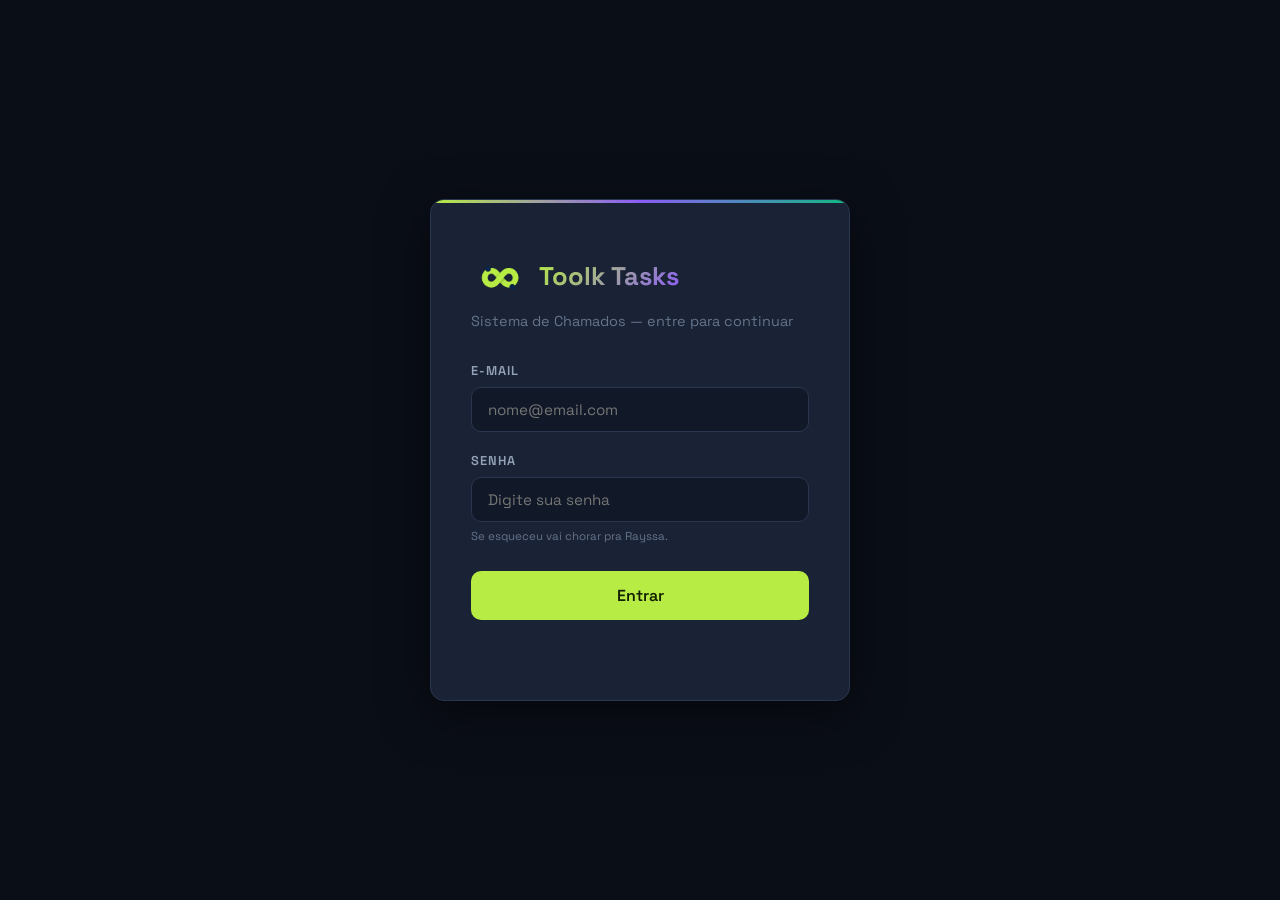
==== index.html @ df91f7d3 "alguns ajustes toolbar" ====
<!DOCTYPE html>
<html lang="pt-BR">
<head>
  <meta charset="UTF-8">
  <meta name="viewport" content="width=device-width, initial-scale=1.0">
  <title>Toolk Tasks — Sistema de Chamados</title>
  <link rel="preconnect" href="https://fonts.googleapis.com">
  <link href="https://fonts.googleapis.com/css2?family=Space+Grotesk:wght@400;500;600;700&family=JetBrains+Mono:wght@400;500&display=swap" rel="stylesheet">
  <link rel="stylesheet" href="style.css">
</head>
<body>
  <!-- ═══════════════════════════════════════
       LOADING SCREEN
  ═══════════════════════════════════════ -->
  <div class="loading-screen" id="loadingScreen">
    <div class="loading-content">
      <svg class="infinity-loader" viewBox="0 0 256 128" xmlns="http://www.w3.org/2000/svg">
        <path class="bg-path" d="M64,32 C37.5,32 16,53.5 16,80 C16,106.5 37.5,128 64,128 C90.5,128 128,80 128,80 C128,80 165.5,32 192,32 C218.5,32 240,53.5 240,80 C240,106.5 218.5,128 192,128 C165.5,128 128,80 128,80 C128,80 90.5,32 64,32 Z" transform="translate(0, -16)"/>
        <path class="stroke-path" d="M64,32 C37.5,32 16,53.5 16,80 C16,106.5 37.5,128 64,128 C90.5,128 128,80 128,80 C128,80 165.5,32 192,32 C218.5,32 240,53.5 240,80 C240,106.5 218.5,128 192,128 C165.5,128 128,80 128,80 C128,80 90.5,32 64,32 Z" transform="translate(0, -16)"/>
      </svg>
      <p class="loading-text">Carregando...</p>
    </div>
  </div>

  <!-- ═══════════════════════════════════════
       LOGIN
  ═══════════════════════════════════════ -->
  <div class="login-screen hidden" id="loginScreen">
    <div class="login-card">
      <div class="login-logo">
        <img src="midia/toolk_reduzida_nova.png" alt="Toolk" class="login-logo-img">
        <h1>Toolk Tasks</h1>
      </div>
      <p class="login-subtitle">Sistema de Chamados — entre para continuar</p>
      <div class="form-group">
        <label for="loginName">E-mail</label>
        <input type="email" id="loginName" placeholder="nome@email.com" autocomplete="username">
      </div>
      <div class="form-group password-group visible" id="passwordGroup" aria-hidden="false">
        <label for="loginPassword">Senha</label>
        <input type="password" id="loginPassword" placeholder="Digite sua senha" autocomplete="current-password">
        <p class="password-hint">Se esqueceu vai chorar pra Rayssa.</p>
      </div>
      <button class="btn-login" id="btnLogin">Entrar</button>
      <p class="login-error" id="loginError"></p>
    </div>
  </div>

  <!-- ═══════════════════════════════════════
       APP
  ═══════════════════════════════════════ -->
  <div class="app" id="app">

    <!-- HEADER -->
    <header class="header">
      <div class="header-left">
        <div class="header-logo">
          <img src="midia/toolk_reduzida_nova.png" alt="Toolk" class="header-logo-img">
          <span>Tasks</span>
        </div>
        <div class="header-divider"></div>
        <div class="header-stats" id="headerStats"></div>
        <div class="toolbar-group action-tools-group">
          <button class="btn-tool" id="btnExport" style="display:none;">
            <svg viewBox="0 0 24 24" fill="none" stroke="currentColor" stroke-width="2" stroke-linecap="round" stroke-linejoin="round">
              <path d="M21 15v4a2 2 0 0 1-2 2H5a2 2 0 0 1-2-2v-4"/>
              <polyline points="7 10 12 15 17 10"/>
              <line x1="12" y1="15" x2="12" y2="3"/>
            </svg>
            Exportar CSV
          </button>
          <button class="btn-tool" id="btnManageColumns" style="display:none;">
            <svg viewBox="0 0 24 24" fill="none" stroke="currentColor" stroke-width="2" stroke-linecap="round">
              <rect x="3" y="3" width="7" height="7"/>
              <rect x="14" y="3" width="7" height="7"/>
              <rect x="3" y="14" width="7" height="7"/>
              <rect x="14" y="14" width="7" height="7"/>
            </svg>
            Colunas
          </button>
          <button class="btn-tool" id="btnManageUsers" style="display:none;">
            <svg viewBox="0 0 24 24" fill="none" stroke="currentColor" stroke-width="2" stroke-linecap="round" stroke-linejoin="round">
              <path d="M16 21v-2a4 4 0 0 0-4-4H6a4 4 0 0 0-4 4v2"/>
              <circle cx="9" cy="7" r="4"/>
              <path d="M19 8v6M22 11h-6"/>
            </svg>
            Colaboradores
          </button>
        </div>
      </div>
      <div class="header-right">
        <div class="user-badge">
          <div class="user-avatar" id="userAvatar"></div>
          <span id="userName"></span>
          <span class="role-tag" id="roleTag"></span>
        </div>
        <button class="theme-toggle" id="themeToggle" type="button" aria-label="Ativar modo claro" title="Ativar modo claro">
          <svg class="theme-icon-sun" viewBox="0 0 24 24" fill="none" stroke="currentColor" stroke-width="2" stroke-linecap="round">
            <circle cx="12" cy="12" r="4"/>
            <path d="M12 2v2M12 20v2M4.93 4.93l1.41 1.41M17.66 17.66l1.41 1.41M2 12h2M20 12h2M4.93 19.07l1.41-1.41M17.66 6.34l1.41-1.41"/>
          </svg>
          <svg class="theme-icon-moon" viewBox="0 0 24 24" fill="none" stroke="currentColor" stroke-width="2" stroke-linecap="round">
            <path d="M21 12.79A9 9 0 1 1 11.21 3 7 7 0 0 0 21 12.79Z"/>
          </svg>
        </button>
        <button class="btn-logout" id="btnLogout">Sair</button>
      </div>
    </header>

        <!-- TOOLBAR -->
    <div class="toolbar">
      <!-- Linha 1: Filtros (esquerda) + Ações (direita) -->
      <div class="toolbar-row">
        <div class="toolbar-group filter-type-group">
          <button class="filter-btn active" data-filter="all">Todos</button>
          <button class="filter-btn" data-filter="bug">🐛 Bugs</button>
          <button class="filter-btn" data-filter="improvement">✨ Melhorias</button>
        </div>

        <div class="toolbar-separator"></div>

        <div class="toolbar-group filter-scope-group">
          <select class="filter-select" id="moduleFilter" aria-label="Filtrar por módulo">
            <option value="all">Todos os módulos</option>
            <option>App - MOBILE </option>
            <option>Configurações</option>
            <option>Administração</option>
            <option>Avaliação de Perfil</option>
            <option>Recrutamento e Seleção</option>
            <option>Desempenho e Competências</option>
            <option>PDI</option>
            <option>Feedbacks</option>
            <option>One-on-One</option>
            <option>UCT</option>
            <option>Qualidade de Vida</option>
            <option>Toolk Forms</option>
            <option>Meu R.H</option>
            <option>Consulta Certificação</option>
            <option>Premiação</option>
            <option>Organograma</option>
            <option>Outro</option>
          </select>
          <select class="filter-select" id="clientFilter" aria-label="Filtrar por empresa">
            <option value="all">Todas as empresas</option>
            <option>ACEVILLE</option>
            <option>ACONCHEGO</option>
            <option>ANALI SUPERMERCADO</option>
            <option>ARAMEBRAS</option>
            <option>ARAMEPAR</option>
            <option>AUTOR CAPACITACAO</option>
            <option>BDR</option>
            <option>BIG SERVICE</option>
            <option>BIO PARQUE</option>
            <option>BOMPEL</option>
            <option>CODIL</option>
            <option>CONCEITO BRASIL ENGENHARIA</option>
            <option>EXPRESSO SUL</option>
            <option>FLOW</option>
            <option>GESTRAN</option>
            <option>GIDION</option>
            <option>AÇOS</option>
            <option>CAVALCA</option>
            <option>EVL</option>
            <option>IMPAR</option>
            <option>INTERNACIONAL</option>
            <option>ITAMEDI</option>
            <option>LEGACY</option>
            <option>LUMINA</option>
            <option>MAXUP</option>
            <option>PARQUE BRASIL</option>
            <option>PASSEBUS</option>
            <option>PRIMAVERAS</option>
            <option>PSV SOLUTIONS</option>
            <option>QUARTETTO</option>
            <option>RAMO BH</option>
            <option>RCE</option>
            <option>RIZA</option>
            <option>SEDA</option>
            <option>SEKALOG</option>
            <option>SERT GROUP</option>
            <option>SOLUÇÕES SELANTES</option>
            <option>TIME LIONS</option>
            <option>TOOLK</option>
            <option>TRANSGOBBI</option>
            <option>TRANSTUSA</option>
            <option>TRELITELAS</option>
            <option>VEXILOM</option>
            <option>VIAÇÃO VERDES MARES</option>
            <option>WOEU</option>
            <option>Outro</option>
          </select>
        </div>

        <div class="toolbar-group filter-date-group">

  <input type="date" class="filter-date-input" id="dateFrom" aria-label="Data inicial">
  
  <input type="date" class="filter-date-input" id="dateTo" aria-label="Data final">
</div>
<button class="filter-date-clear" id="clearAllFilters" title="Limpar todos os filtros">Limpar filtros</button>

        <div class="toolbar-spacer"></div>

        <!-- <div class="toolbar-group action-tools-group">
          <button class="btn-tool" id="btnExport" style="display:none;">
            <svg viewBox="0 0 24 24" fill="none" stroke="currentColor" stroke-width="2" stroke-linecap="round" stroke-linejoin="round">
              <path d="M21 15v4a2 2 0 0 1-2 2H5a2 2 0 0 1-2-2v-4"/>
              <polyline points="7 10 12 15 17 10"/>
              <line x1="12" y1="15" x2="12" y2="3"/>
            </svg>
            Exportar CSV
          </button>
          <button class="btn-tool" id="btnManageColumns" style="display:none;">
            <svg viewBox="0 0 24 24" fill="none" stroke="currentColor" stroke-width="2" stroke-linecap="round">
              <rect x="3" y="3" width="7" height="7"/>
              <rect x="14" y="3" width="7" height="7"/>
              <rect x="3" y="14" width="7" height="7"/>
              <rect x="14" y="14" width="7" height="7"/>
            </svg>
            Colunas
          </button>
          <button class="btn-tool" id="btnManageUsers" style="display:none;">
            <svg viewBox="0 0 24 24" fill="none" stroke="currentColor" stroke-width="2" stroke-linecap="round" stroke-linejoin="round">
              <path d="M16 21v-2a4 4 0 0 0-4-4H6a4 4 0 0 0-4 4v2"/>
              <circle cx="9" cy="7" r="4"/>
              <path d="M19 8v6M22 11h-6"/>
            </svg>
            Colaboradores
          </button>
        </div> -->

        <button class="btn-new-ticket" id="btnNewTicket">
          <svg viewBox="0 0 24 24" fill="none" stroke="currentColor" stroke-width="2.5" stroke-linecap="round">
            <line x1="12" y1="5" x2="12" y2="19"/>
            <line x1="5" y1="12" x2="19" y2="12"/>
          </svg>
          Novo Chamado
        </button>
      </div>

      <!-- Linha 2: Busca (esquerda) -->
      <div class="toolbar-row toolbar-search-row">
        <div class="search-box">
          <input type="search" id="searchInput" placeholder="Buscar chamados..." aria-label="Buscar chamados">
          <!-- <button class="search-clear" id="searchClear" title="Limpar busca">✕</button> -->
        </div>
      </div>
    </div>

    <!-- BOARD -->
    <div class="board" id="board"></div>
  </div>

  <!-- ═══════════════════════════════════════
       DETAIL MODAL
  ═══════════════════════════════════════ -->
  <div class="modal-overlay" id="detailModal">
    <div class="modal">
      <div class="modal-header">
  <div class="modal-header-info">
    <div class="modal-header-top-row">
      <span class="card-id" id="modalId"></span>
      <button class="btn-edit-ticket" id="btnEditTicket" title="Editar chamado" style="display:none;">
        <svg viewBox="0 0 24 24" fill="none" stroke="currentColor" stroke-width="2" stroke-linecap="round">
          <path d="M17 3a2.85 2.85 0 1 1 4 4L7.5 20.5 2 22l1.5-5.5Z"/>
        </svg>
      </button>
      <button class="btn-delete-ticket" id="btnDeleteTicket" title="Excluir chamado" style="display:none;">
        <svg viewBox="0 0 24 24" fill="none" stroke="currentColor" stroke-width="2" stroke-linecap="round">
          <path d="M3 6h18"/>
          <path d="M19 6v14c0 1-1 2-2 2H7c-1 0-2-1-2-2V6"/>
          <path d="M8 6V4c0-1 1-2 2-2h4c1 0 2 1 2 2v2"/>
          <line x1="10" y1="11" x2="10" y2="17"/>
          <line x1="14" y1="11" x2="14" y2="17"/>
        </svg>
      </button>
    </div>
    <h2 class="modal-title" id="modalTitle"></h2>
  </div>
  <button class="modal-close" id="modalClose">
    <svg width="18" height="18" viewBox="0 0 24 24" fill="none" stroke="currentColor" stroke-width="2" stroke-linecap="round">
      <line x1="18" y1="6" x2="6" y2="18"/>
      <line x1="6" y1="6" x2="18" y2="18"/>
    </svg>
  </button>
</div>

      <div class="admin-controls" id="adminControls">
        <div class="admin-controls-title">
          <svg viewBox="0 0 24 24" fill="none" stroke="currentColor" stroke-width="2" stroke-linecap="round">
            <path d="M12.22 2h-.44a2 2 0 0 0-2 2v.18a2 2 0 0 1-1 1.73l-.43.25a2 2 0 0 1-2 0l-.15-.08a2 2 0 0 0-2.73.73l-.22.38a2 2 0 0 0 .73 2.73l.15.1a2 2 0 0 1 1 1.72v.51a2 2 0 0 1-1 1.74l-.15.09a2 2 0 0 0-.73 2.73l.22.38a2 2 0 0 0 2.73.73l.15-.08a2 2 0 0 1 2 0l.43.25a2 2 0 0 1 1 1.73V20a2 2 0 0 0 2 2h.44a2 2 0 0 0 2-2v-.18a2 2 0 0 1 1-1.73l.43-.25a2 2 0 0 1 2 0l.15.08a2 2 0 0 0 2.73-.73l.22-.39a2 2 0 0 0-.73-2.73l-.15-.08a2 2 0 0 1-1-1.74v-.5a2 2 0 0 1 1-1.74l.15-.09a2 2 0 0 0 .73-2.73l-.22-.38a2 2 0 0 0-2.73-.73l-.15.08a2 2 0 0 1-2 0l-.43-.25a2 2 0 0 1-1-1.73V4a2 2 0 0 0-2-2z"/>
            <circle cx="12" cy="12" r="3"/>
          </svg>
          Controles do Administrador
        </div>
        <div class="status-buttons" id="statusButtons"></div>
      </div>

      <div class="modal-body">
        <div class="modal-section">
          <div class="modal-section-title">Descrição</div>
          <p class="modal-description" id="modalDescription"></p>
        </div>
        <div class="modal-section">
          <div class="modal-section-title">Detalhes</div>
          <div class="modal-details-grid" id="modalDetails"></div>
        </div>
        <div class="modal-section" id="attachmentsSection" style="display:none;">
          <div class="modal-section-title">Anexos</div>
          <div class="attachments-grid" id="attachmentsGrid"></div>
        </div>
      </div>

      <div class="comments-section">
        <div class="modal-section-title">Comentários</div>
        <div id="commentsList"></div>
        <div class="comment-input-area">
          <textarea id="commentInput" placeholder="Escreva um comentário..." rows="1"></textarea>
          <label class="comment-attach-btn" for="commentAttachInput" title="Anexar imagens">
            <svg viewBox="0 0 24 24" fill="none" stroke="currentColor" stroke-width="2" stroke-linecap="round" stroke-linejoin="round">
              <path d="m21.44 11.05-9.19 9.19a6 6 0 0 1-8.49-8.49l8.57-8.57A4 4 0 1 1 18 8.84l-8.59 8.57a2 2 0 0 1-2.83-2.83l8.49-8.48"/>
            </svg>
            <input type="file" id="commentAttachInput" accept="image/png,image/jpeg,image/gif,image/webp" multiple>
          </label>
          <button class="btn-send-comment" id="btnSendComment">
            <svg viewBox="0 0 24 24" fill="none" stroke="currentColor" stroke-width="2" stroke-linecap="round" stroke-linejoin="round">
              <line x1="22" y1="2" x2="11" y2="13"/>
              <polygon points="22 2 15 22 11 13 2 9 22 2"/>
            </svg>
          </button>
        </div>
        <div class="comment-attach-previews" id="commentAttachPreviews"></div>
      </div>
    </div>
  </div>

  <!-- ═══════════════════════════════════════
       NEW TICKET MODAL
  ═══════════════════════════════════════ -->
  <div class="modal-overlay new-ticket-modal" id="newTicketModal">
    <div class="modal">
      <div class="modal-header">
        <div class="modal-header-info"><h2 class="modal-title">Novo Chamado</h2></div>
        <button class="modal-close" id="newTicketClose">
          <svg width="18" height="18" viewBox="0 0 24 24" fill="none" stroke="currentColor" stroke-width="2" stroke-linecap="round">
            <line x1="18" y1="6" x2="6" y2="18"/>
            <line x1="6" y1="6" x2="18" y2="18"/>
          </svg>
        </button>
      </div>
      <div class="modal-body">
        <div class="form-group">
          <label>Tipo</label>
          <div class="type-selector">
            <div class="type-option" data-type="bug" id="typeBug">
              <div class="type-option-label">🐛 Bug</div>
              <div class="type-option-desc">Algo não funciona</div>
            </div>
            <div class="type-option" data-type="improvement" id="typeImprovement">
              <div class="type-option-label">✨ Melhoria</div>
              <div class="type-option-desc">Sugestão de melhoria</div>
            </div>
          </div>
        </div>
        <div class="form-group">
          <label for="ticketModule">Módulo</label>
          <select id="ticketModule">
            <option value="" selected>Selecione o módulo</option>
            <option>Configurações</option>
            <option>Administração</option>
            <option>Avaliação de Perfil</option>
            <option>Recrutamento e Seleção</option>
            <option>Desempenho e Competências</option>
            <option>PDI</option>
            <option>Feedbacks</option>
            <option>One-on-One</option>
            <option>UCT</option>
            <option>Qualidade de Vida</option>
            <option>Toolk Forms</option>
            <option>Meu R.H</option>
            <option>Consulta Certificação</option>
            <option>Premiação</option>
            <option>Organograma</option>
            <option>Outro</option>
          </select>
        </div>
        <div class="form-group">
          <label for="ticketClient">Cliente</label>
          <select id="ticketClient">
            <option value="" selected>Selecione o cliente</option>
            <option>ACEVILLE</option>
            <option>ACONCHEGO</option>
            <option>ANALI SUPERMERCADO</option>
            <option>ARAMEBRAS</option>
            <option>ARAMEPAR</option>
            <option>AUTOR CAPACITACAO</option>
            <option>BDR</option>
            <option>BIG SERVICE</option>
            <option>BIO PARQUE</option>
            <option>BOMPEL</option>
            <option>ACEVILLE</option>
            <option>CODIL</option>
            <option>CONCEITO BRASIL ENGENHARIA</option>
            <option>EXPRESSO SUL</option>
            <option>FLOW</option>
            <option>GESTRAN</option>
            <option>GIDION</option>
            <option>AÇOS</option>
            <option>CAVALCA</option>
            <option>EVL</option>
            <option>IMPAR</option>
            <option>INTERNACIONAL</option>
            <option>ITAMEDI</option>
            <option>LEGACY</option>
            <option>LUMINA</option>
            <option>MAXUP</option>
            <option>PARQUE BRASIL</option>
            <option>PASSEBUS</option>
            <option>PRIMAVERAS</option>
            <option>PSV SOLUTIONS</option>
            <option>QUARTETTO</option>
            <option>RAMO BH</option>
            <option>RCE</option>
            <option>RIZA</option>
            <option>SEDA</option>
            <option>SEKALOG</option>
            <option>SERT GROUP</option>
            <option>SOLUÇÕES SELANTES</option>
            <option>TIME LIONS</option>
            <option>TOOLK</option>
            <option>TRANSGOBBI</option>
            <option>TRANSTUSA</option>
            <option>TRELITELAS</option>
            <option>VEXILOM</option>
            <option>VIAÇÃO VERDES MARES</option>
            <option>WOEU</option>
            <option>Outro</option>
          </select>
        </div>
        <div class="form-group">
          <label for="ticketTitle">Título</label>
          <input type="text" id="ticketTitle" placeholder="Descreva brevemente o chamado">
        </div>
        <div class="form-group">
          <label for="ticketDesc">Descrição</label>
          <textarea id="ticketDesc" placeholder="Detalhe o problema ou sugestão..."></textarea>
        </div>
        <div class="form-group">
          <label for="ticketPriority">Prioridade</label>
          <select id="ticketPriority">
            <option value="baixa">🟢 Baixa</option>
            <option value="media" selected>🟡 Média</option>
            <option value="alta">🔴 Alta</option>
          </select>
        </div>
        <div class="form-group">
          <label>Anexos (Imagens)</label>
          <div class="attach-zone" id="attachZone">
            <div class="attach-zone-icon">
              <svg viewBox="0 0 24 24" fill="none" stroke="currentColor" stroke-width="2" stroke-linecap="round" stroke-linejoin="round">
                <rect x="3" y="3" width="18" height="18" rx="2"/>
                <circle cx="8.5" cy="8.5" r="1.5"/>
                <path d="m21 15-5-5L5 21"/>
              </svg>
            </div>
            <div class="attach-zone-text">Clique ou arraste imagens aqui</div>
            <div class="attach-zone-hint">PNG, JPG ou GIF — máx. 2MB por arquivo (máx. 5 imagens)</div>
            <input type="file" id="attachInput" accept="image/png,image/jpeg,image/gif,image/webp" multiple>
          </div>
          <div class="attach-previews" id="attachPreviews"></div>
        </div>
        <button class="btn-submit-ticket" id="btnSubmitTicket">Criar Chamado</button>
      </div>
    </div>
  </div>

  <!-- ═══════════════════════════════════════
       COLUMN MODAL
  ═══════════════════════════════════════ -->
  <div class="modal-overlay column-modal" id="columnModal">
    <div class="modal">
      <div class="modal-header">
        <div class="modal-header-info"><h2 class="modal-title" id="columnModalTitle">Nova Coluna</h2></div>
        <button class="modal-close" id="columnModalClose">
          <svg width="18" height="18" viewBox="0 0 24 24" fill="none" stroke="currentColor" stroke-width="2" stroke-linecap="round">
            <line x1="18" y1="6" x2="6" y2="18"/>
            <line x1="6" y1="6" x2="18" y2="18"/>
          </svg>
        </button>
      </div>
      <div class="modal-body">
        <div class="form-group">
          <label for="columnName">Nome da Coluna</label>
          <input type="text" id="columnName" placeholder="Ex: Code Review, Deploy...">
        </div>
        <div class="form-group">
          <label>Cor do Indicador</label>
          <div class="color-picker-grid" id="colorPicker"></div>
        </div>
        <button class="btn-submit-column" id="btnSubmitColumn">Criar Coluna</button>
      </div>
    </div>
  </div>

  <!-- USER MODAL -->
  <div class="modal-overlay user-modal" id="userModal">
    <div class="modal">
      <div class="modal-header">
        <div class="modal-header-info"><h2 class="modal-title">Cadastrar colaborador</h2></div>
        <button class="modal-close" id="userModalClose" type="button">
          <svg width="18" height="18" viewBox="0 0 24 24" fill="none" stroke="currentColor" stroke-width="2" stroke-linecap="round">
            <line x1="18" y1="6" x2="6" y2="18"/>
            <line x1="6" y1="6" x2="18" y2="18"/>
          </svg>
        </button>
      </div>
      <div class="modal-body">
        <div class="user-modal-grid">
          <div class="user-form-fields">
            <div class="form-group">
              <label for="newUserName">Nome</label>
              <input type="text" id="newUserName" placeholder="Nome do colaborador" autocomplete="name">
            </div>
            <div class="form-group">
              <label for="newUserEmail">E-mail</label>
              <input type="email" id="newUserEmail" placeholder="colaborador@empresa.com" autocomplete="email">
            </div>
            <div class="form-group">
              <label for="newUserPassword">Senha temporária</label>
              <input type="password" id="newUserPassword" placeholder="Mínimo de 6 caracteres" autocomplete="new-password">
            </div>
            <div class="form-group">
              <label for="newUserRole">Perfil</label>
              <select id="newUserRole">
                <option value="user">Usuário</option>
                <option value="admin">Administrador</option>
              </select>
            </div>
            <p class="user-form-error" id="userFormError"></p>
            <button class="btn-submit-column" id="btnSubmitUser" type="button">Cadastrar colaborador</button>
          </div>
          <div class="registered-users">
            <div class="modal-section-title">Colaboradores cadastrados</div>
            <div class="registered-users-list" id="registeredUsersList">
              <p class="registered-users-empty">Carregando colaboradores...</p>
            </div>
          </div>
        </div>
      </div>
    </div>
  </div>

  <!-- ═══════════════════════════════════════
       CONFIRM DIALOG
  ═══════════════════════════════════════ -->
  <div class="confirm-overlay" id="confirmDialog">
    <div class="confirm-box">
      <div class="confirm-icon">⚠️</div>
      <div class="confirm-title" id="confirmTitle">Confirmar exclusão</div>
      <p class="confirm-text" id="confirmText">Tem certeza?</p>
      <div class="confirm-actions">
        <button class="btn-confirm-cancel" id="confirmCancel">Cancelar</button>
        <button class="btn-confirm-delete" id="confirmOk">Excluir</button>
      </div>
    </div>
  </div>

  <!-- ═══════════════════════════════════════
       LIGHTBOX
  ═══════════════════════════════════════ -->
  <div class="lightbox-overlay" id="lightbox">
    <button class="lightbox-close" id="lightboxClose">✕</button>
    <img src="" alt="Anexo ampliado" id="lightboxImg">
  </div>

  <!-- TOAST -->
  <div class="toast-container" id="toastContainer"></div>

  <script src="app.js"></script>
</body>
</html>
---- style.css ----
/* ═══════════════════════════════════════
   VARIABLES
═══════════════════════════════════════ */
:root {
  --bg: #0a0e17;
  --bg-secondary: #111827;
  --surface: #1a2235;
  --surface-hover: #222d44;
  --surface-border: #2a3650;
  --accent: #b6ec44;
  --accent-hover: #9ed331;
  --accent-glow: rgba(182, 236, 68, 0.25);
  --bug: #ef4444;
  --bug-bg: rgba(239, 68, 68, 0.12);
  --improvement: #10b981;
  --improvement-bg: rgba(16, 185, 129, 0.12);
  --text-primary: #f1f5f9;
  --text-secondary: #94a3b8;
  --text-muted: #64748b;
  --warning: #f59e0b;
  --warning-bg: rgba(245, 158, 11, 0.12);
  --purple: #8b5cf6;
  --purple-bg: rgba(139, 92, 246, 0.12);
  --radius: 10px;
  --radius-lg: 14px;
  --shadow: 0 4px 24px rgba(0, 0, 0, 0.3);
  --shadow-lg: 0 12px 48px rgba(0, 0, 0, 0.5);
  --transition: 0.2s cubic-bezier(0.4, 0, 0.2, 1);
}

[data-theme='light'] {
  --bg: #f1f3f5;
  --bg-secondary: #ffffff;
  --surface: #ffffff;
  --surface-hover: #e8ecef;
  --surface-border: #cbd2d9;
  --text-primary: #17202a;
  --text-secondary: #46515c;
  --text-muted: #68737e;
  --text-accent: #45601a;
  --purple-bg: rgba(139, 92, 246, 0.1);
  --shadow: 0 4px 24px rgba(34, 48, 16, 0.1);
  --shadow-lg: 0 12px 48px rgba(34, 48, 16, 0.16);
}

/* ═══════════════════════════════════════
   RESET
═══════════════════════════════════════ */
* {
  margin: 0;
  padding: 0;
  box-sizing: border-box;
}

body {
  font-family: 'Space Grotesk', sans-serif;
  background: var(--bg);
  color: var(--text-primary);
  min-height: 100vh;
  overflow-x: hidden;
  transition: background-color 0.3s ease, color 0.3s ease;
}

body::before {
  content: '';
  position: fixed;
  inset: 0;
  background:
    radial-gradient(ellipse at 15% 10%, rgba(59, 130, 246, 0.08) 0%, transparent 50%),
    radial-gradient(ellipse at 85% 80%, rgba(139, 92, 246, 0.06) 0%, transparent 50%),
    radial-gradient(ellipse at 50% 50%, rgba(16, 185, 129, 0.03) 0%, transparent 60%);
  pointer-events: none;
  z-index: 0;
}

[data-theme='light'] body::before {
  background:
    radial-gradient(ellipse at 15% 10%, rgba(182, 236, 68, 0.06) 0%, transparent 50%),
    radial-gradient(ellipse at 85% 80%, rgba(120, 135, 150, 0.06) 0%, transparent 50%);
}

/* ═══════════════════════════════════════
   SCROLLBAR
═══════════════════════════════════════ */
::-webkit-scrollbar { width: 6px; height: 6px; }
::-webkit-scrollbar-track { background: transparent; }
::-webkit-scrollbar-thumb { background: var(--surface-border); border-radius: 3px; }
::-webkit-scrollbar-thumb:hover { background: var(--text-muted); }

/* ═══════════════════════════════════════
   LOGIN
═══════════════════════════════════════ */
.login-screen {
  position: fixed;
  inset: 0;
  z-index: 1000;
  display: flex;
  align-items: center;
  justify-content: center;
  background: var(--bg);
  transition: opacity 0.4s ease, visibility 0.4s ease;
}

.login-screen.hidden {
  opacity: 0;
  visibility: hidden;
  pointer-events: none;
}

.login-card {
  background: var(--surface);
  border: 1px solid var(--surface-border);
  border-radius: var(--radius-lg);
  padding: 48px 40px;
  width: 420px;
  max-width: 90vw;
  box-shadow: var(--shadow-lg);
  animation: fadeUp 0.6s ease forwards;
  position: relative;
  overflow: hidden;
}

.login-card::before {
  content: '';
  position: absolute;
  top: 0;
  left: 0;
  right: 0;
  height: 3px;
  background: linear-gradient(90deg, var(--accent), var(--purple), var(--improvement));
}

.login-logo {
  display: flex;
  align-items: center;
  gap: 12px;
  margin-bottom: 8px;
}

.login-logo-img {
  width: 56px;
  height: 56px;
  object-fit: contain;
  flex-shrink: 0;
}

.login-logo h1 {
  font-size: 1.6rem;
  font-weight: 700;
  background: linear-gradient(135deg, var(--accent), var(--purple));
  -webkit-background-clip: text;
  -webkit-text-fill-color: transparent;
  background-clip: text;
}

.login-subtitle {
  color: var(--text-muted);
  font-size: 0.9rem;
  margin-bottom: 32px;
}

/* ═══════════════════════════════════════
   FORMS
═══════════════════════════════════════ */
.form-group {
  margin-bottom: 20px;
}

.password-group {
  max-height: 0;
  margin-bottom: 0;
  opacity: 0;
  overflow: hidden;
  transform: translateY(-8px);
  transition: max-height 0.35s ease, margin-bottom 0.35s ease, opacity 0.25s ease, transform 0.35s ease;
}

.password-group.visible {
  max-height: 130px;
  margin-bottom: 20px;
  opacity: 1;
  transform: translateY(0);
}

.password-hint {
  margin-top: 7px;
  color: var(--text-muted);
  font-size: 0.72rem;
}

.form-group label {
  display: block;
  font-size: 0.8rem;
  font-weight: 600;
  color: var(--text-secondary);
  text-transform: uppercase;
  letter-spacing: 0.08em;
  margin-bottom: 8px;
}

.form-group input,
.form-group select {
  width: 100%;
  padding: 12px 16px;
  background: var(--bg-secondary);
  border: 1px solid var(--surface-border);
  border-radius: var(--radius);
  color: var(--text-primary);
  font-family: 'Space Grotesk', sans-serif;
  font-size: 0.95rem;
  transition: border-color var(--transition), box-shadow var(--transition);
  outline: none;
}

.form-group input:focus,
.form-group select:focus {
  border-color: var(--accent);
  box-shadow: 0 0 0 3px var(--accent-glow);
}

.form-group select option {
  background: var(--bg-secondary);
  color: var(--text-primary);
}

/* ═══════════════════════════════════════
   BUTTONS
═══════════════════════════════════════ */
.btn-login {
  width: 100%;
  padding: 14px;
  background: var(--accent);
  border: none;
  border-radius: var(--radius);
  color: #142000;
  font-family: 'Space Grotesk', sans-serif;
  font-size: 1rem;
  font-weight: 600;
  cursor: pointer;
  transition: transform var(--transition), box-shadow var(--transition);
  margin-top: 8px;
}

.btn-login:hover {
  transform: translateY(-1px);
  box-shadow: 0 8px 24px var(--accent-glow);
  background: var(--accent-hover);
}

.login-error {
  color: var(--bug);
  font-size: 0.85rem;
  margin-top: 12px;
  text-align: center;
  min-height: 20px;
}

/* ═══════════════════════════════════════
   APP LAYOUT
═══════════════════════════════════════ */
.app {
  display: none;
  flex-direction: column;
  min-height: 100vh;
  position: relative;
  z-index: 1;
}

.app.active {
  display: flex;
}

/* ═══════════════════════════════════════
   HEADER
═══════════════════════════════════════ */
.header {
  display: flex;
  align-items: center;
  justify-content: space-between;
  padding: 16px 32px;
  background: rgba(17, 24, 39, 0.8);
  backdrop-filter: blur(12px);
  border-bottom: 1px solid var(--surface-border);
  position: sticky;
  top: 0;
  z-index: 100;
}

.header-left {
  display: flex;
  align-items: center;
  gap: 16px;
}

.header-logo {
  display: flex;
  align-items: center;
  gap: 10px;
}

.header-logo-img {
  width: 48px;
  height: 48px;
  object-fit: contain;
  flex-shrink: 0;
}

.header-logo span {
  font-size: 1.2rem;
  font-weight: 700;
  background: linear-gradient(135deg, var(--accent), var(--purple));
  -webkit-background-clip: text;
  -webkit-text-fill-color: transparent;
  background-clip: text;
}

.header-divider {
  width: 1px;
  height: 28px;
  background: var(--surface-border);
}

.header-stats {
  display: flex;
  gap: 16px;
  flex-wrap: wrap;
}

.stat-item {
  display: flex;
  align-items: center;
  gap: 6px;
  font-size: 0.8rem;
  color: var(--text-muted);
}

.stat-dot {
  width: 8px;
  height: 8px;
  border-radius: 50%;
  flex-shrink: 0;
}

.stat-count {
  font-weight: 600;
  color: var(--text-secondary);
  font-family: 'JetBrains Mono', monospace;
  font-size: 0.82rem;
}

.header-right {
  display: flex;
  align-items: center;
  gap: 16px;
}

.theme-toggle {
  width: 36px;
  height: 36px;
  display: flex;
  align-items: center;
  justify-content: center;
  background: var(--surface);
  border: 1px solid var(--surface-border);
  border-radius: 50%;
  color: var(--text-secondary);
  cursor: pointer;
  transition: all var(--transition);
}

.theme-toggle:hover {
  border-color: var(--accent);
  color: var(--accent);
  background: rgba(182, 236, 68, 0.1);
}

.theme-toggle svg {
  width: 18px;
  height: 18px;
}

.theme-icon-moon {
  display: none;
}

[data-theme='light'] .theme-icon-sun {
  display: none;
}

[data-theme='light'] .theme-icon-moon {
  display: block;
}

.user-badge {
  display: flex;
  align-items: center;
  gap: 10px;
  padding: 6px 14px 6px 8px;
  background: var(--surface);
  border: 1px solid var(--surface-border);
  border-radius: 100px;
  font-size: 0.85rem;
}

.user-avatar {
  width: 28px;
  height: 28px;
  border-radius: 50%;
  display: flex;
  align-items: center;
  justify-content: center;
  font-weight: 700;
  font-size: 0.75rem;
  color: #fff;
}

.user-avatar.admin {
  background: linear-gradient(135deg, var(--purple), #7c3aed);
}

.user-avatar.user {
  background: linear-gradient(135deg, var(--accent), #2563eb);
}

.role-tag {
  font-size: 0.65rem;
  font-weight: 600;
  text-transform: uppercase;
  letter-spacing: 0.08em;
  padding: 2px 8px;
  border-radius: 100px;
}

.role-tag.admin {
  background: var(--purple-bg);
  color: var(--purple);
}

.role-tag.user {
  background: rgba(59, 130, 246, 0.12);
  color: var(--accent);
}

.btn-logout {
  padding: 8px 16px;
  background: transparent;
  border: 1px solid var(--surface-border);
  border-radius: var(--radius);
  color: var(--text-muted);
  font-family: 'Space Grotesk', sans-serif;
  font-size: 0.82rem;
  cursor: pointer;
  transition: all var(--transition);
}

.btn-logout:hover {
  border-color: var(--bug);
  color: var(--bug);
  background: var(--bug-bg);
}

/* ═══════════════════════════════════════
   TOOLBAR
═══════════════════════════════════════ */
/* ═══════════════════════════════════════
   TOOLBAR
═══════════════════════════════════════ */
.toolbar {
  display: flex;
  flex-direction: column;
  gap: 10px;
  padding: 14px 32px 16px;
}

.toolbar-row {
  display: flex;
  align-items: center;
  gap: 12px;
}

.toolbar-group {
  display: flex;
  align-items: center;
  gap: 8px;
}

.toolbar-spacer {
  flex: 1;
}

.toolbar-separator {
  width: 1px;
  height: 24px;
  background: var(--surface-border);
  flex-shrink: 0;
}

/* ── Filter type pills ── */
.filter-type-group {
  background: var(--surface);
  border: 1px solid var(--surface-border);
  border-radius: 100px;
  padding: 4px;
  gap: 2px;
}

.filter-type-group .filter-btn {
  border: none;
  border-radius: 100px;
  padding: 6px 14px;
  background: transparent;
  color: var(--text-muted);
  font-family: 'Space Grotesk', sans-serif;
  font-size: 0.8rem;
  font-weight: 500;
  cursor: pointer;
  transition: all var(--transition);
}

.filter-type-group .filter-btn:hover {
  color: var(--text-secondary);
  background: rgba(255, 255, 255, 0.04);
}

.filter-type-group .filter-btn.active {
  background: var(--accent);
  color: #142000;
  font-weight: 600;
  box-shadow: 0 2px 8px var(--accent-glow);
}

.filter-type-group .filter-btn.active-bug {
  background: var(--bug);
  color: #fff;
  box-shadow: 0 2px 8px rgba(239, 68, 68, 0.3);
}

.filter-type-group .filter-btn.active-improvement {
  background: var(--improvement);
  color: #fff;
  box-shadow: 0 2px 8px rgba(16, 185, 129, 0.3);
}

/* ── Scope dropdowns ── */
.filter-scope-group {
  gap: 8px;
}

.filter-select {
  min-width: 150px;
  padding: 8px 30px 8px 12px;
  background: var(--surface);
  border: 1px solid var(--surface-border);
  border-radius: var(--radius);
  color: var(--text-secondary);
  font-family: 'Space Grotesk', sans-serif;
  font-size: 0.82rem;
  outline: none;
  cursor: pointer;
  transition: border-color var(--transition), color var(--transition), box-shadow var(--transition);
}

.filter-select:focus,
.filter-select:hover {
  border-color: var(--accent);
  color: var(--text-primary);
  box-shadow: 0 0 0 3px var(--accent-glow);
}

.filter-select option {
  background: var(--bg-secondary);
  color: var(--text-primary);
}

/* ── Search ── */
.toolbar-search-row {
  padding-top: 2px;
}

.search-box {
  display: flex;
  align-items: center;
  gap: 6px;
  background: var(--surface);
  border: 1px solid var(--surface-border);
  padding: 4px 6px 4px 14px;
  border-radius: 100px;
  transition: border-color var(--transition), box-shadow var(--transition);
}

.search-box:focus-within {
  border-color: var(--accent);
  box-shadow: 0 0 0 3px var(--accent-glow);
}

.search-box input[type="search"],
.search-box input {
  background: transparent;
  border: none;
  color: var(--text-primary);
  font-size: 0.88rem;
  padding: 6px 4px;
  outline: none;
  width: 260px;
  min-width: 140px;
  font-family: 'Space Grotesk', sans-serif;
}

.search-box input::placeholder {
  color: var(--text-muted);
}

.search-clear {
  background: transparent;
  border: none;
  color: var(--text-muted);
  width: 28px;
  height: 28px;
  display: inline-flex;
  align-items: center;
  justify-content: center;
  border-radius: 50%;
  cursor: pointer;
  transition: all var(--transition);
}

.search-clear:hover {
  background: rgba(255, 255, 255, 0.06);
  color: var(--text-primary);
}

/* ── Tool buttons (Colunas, Colaboradores, Exportar) ── */
.action-tools-group {
  gap: 4px;
  background: var(--surface);
  border: 1px solid var(--surface-border);
  border-radius: var(--radius);
  padding: 4px;
}

.btn-tool {
  display: flex;
  align-items: center;
  gap: 6px;
  padding: 7px 14px;
  background: transparent;
  border: 1px solid transparent;
  border-radius: 7px;
  color: var(--text-muted);
  font-family: 'Space Grotesk', sans-serif;
  font-size: 0.8rem;
  font-weight: 500;
  cursor: pointer;
  transition: all var(--transition);
  position: relative;
}

.btn-tool:hover {
  color: #000;
  background: rgba(182, 236, 68, 0.08);
  border-color: rgba(182, 236, 68, 0.15);
  transform: translateY(-1px);
  box-shadow: 0 2px 8px rgba(182, 236, 68, 0.1);
}

.btn-tool:active {
  transform: translateY(0);
  box-shadow: none;
  background: rgba(182, 236, 68, 0.12);
}

.btn-tool svg {
  width: 16px;
  height: 16px;
  transition: transform var(--transition);
}

.btn-tool:hover svg {
  transform: scale(1.1);
}

/* ── Novo Chamado (destaque) ── */
.btn-new-ticket {
  display: flex;
  align-items: center;
  gap: 8px;
  padding: 10px 22px;
  background: var(--accent);
  border: none;
  border-radius: var(--radius);
  color: #142000;
  font-family: 'Space Grotesk', sans-serif;
  font-size: 0.88rem;
  font-weight: 700;
  cursor: pointer;
  transition: all var(--transition);
  letter-spacing: 0.01em;
  box-shadow: 0 2px 12px var(--accent-glow);
}

.btn-new-ticket:hover {
  transform: translateY(-2px);
  box-shadow: 0 6px 24px var(--accent-glow);
  background: var(--accent-hover);
}

.btn-new-ticket svg {
  width: 18px;
  height: 18px;
}

/* ── Responsive ── */
@media (max-width: 900px) {
  .toolbar {
    padding: 12px 16px 14px;
  }

  .toolbar-row {
    flex-wrap: wrap;
  }

  .search-box input {
    width: 200px;
  }
}

@media (max-width: 768px) {
  .toolbar-separator {
    display: none;
  }

  .filter-scope-group {
    width: 100%;
  }

  .filter-select {
    flex: 1;
    min-width: 0;
  }

  .search-box {
    width: 100%;
  }

  .search-box input {
    width: 100%;
  }

  .action-tools-group {
    flex: 1;
    justify-content: center;
  }
}

/* ═══════════════════════════════════════
   BOARD
═══════════════════════════════════════ */
.board {
  display: flex;
  gap: 20px;
  padding: 0 32px 32px;
  flex: 1;
  overflow-x: auto;
  min-height: 0;
}

.column {
  flex: 0 0 300px;
  min-width: 300px;
  display: flex;
  flex-direction: column;
  background: rgba(26, 34, 53, 0.5);
  border: 1px solid var(--surface-border);
  border-radius: var(--radius-lg);
  overflow: hidden;
  animation: fadeUp 0.5s ease forwards;
  opacity: 0;
}

.column-header[draggable='true'] {
  cursor: grab;
}

.column-header[draggable='true']:active {
  cursor: grabbing;
}

.column-dragging {
  opacity: 0.55;
}

.column-drop-target {
  border-color: var(--accent);
  box-shadow: 0 0 0 2px var(--accent-glow);
}

.column-header {
  display: flex;
  align-items: center;
  justify-content: space-between;
  padding: 16px 18px;
  border-bottom: 1px solid var(--surface-border);
  position: relative;
}

.column-title-group {
  display: flex;
  align-items: center;
  gap: 10px;
  flex: 1;
  min-width: 0;
}

.column-indicator {
  width: 4px;
  height: 20px;
  border-radius: 2px;
  flex-shrink: 0;
}

.column-title {
  font-size: 0.88rem;
  font-weight: 600;
  color: var(--text-primary);
  white-space: nowrap;
  overflow: hidden;
  text-overflow: ellipsis;
}

.column-count {
  font-family: 'JetBrains Mono', monospace;
  font-size: 0.75rem;
  font-weight: 500;
  color: var(--text-muted);
  background: var(--bg-secondary);
  padding: 2px 8px;
  border-radius: 100px;
  flex-shrink: 0;
}

.column-actions {
  display: flex;
  gap: 4px;
  margin-left: 8px;
  opacity: 0;
  transition: opacity var(--transition);
}

.column-header:hover .column-actions {
  opacity: 1;
}

.col-action-btn {
  width: 26px;
  height: 26px;
  display: flex;
  align-items: center;
  justify-content: center;
  background: transparent;
  border: 1px solid transparent;
  border-radius: 6px;
  color: var(--text-muted);
  cursor: pointer;
  transition: all var(--transition);
}

.col-action-btn:hover {
  border-color: var(--surface-border);
  color: var(--text-primary);
  background: var(--bg-secondary);
}

.col-action-btn.delete:hover {
  border-color: var(--bug);
  color: var(--bug);
  background: var(--bug-bg);
}

.col-action-btn svg {
  width: 14px;
  height: 14px;
}

.column-body {
  flex: 1;
  padding: 12px;
  overflow-y: auto;
  min-height: 120px;
  transition: background var(--transition);
}

.column-body.drag-over {
  background: rgba(59, 130, 246, 0.06);
  outline: 2px dashed rgba(59, 130, 246, 0.3);
  outline-offset: -2px;
  border-radius: 0 0 var(--radius-lg) var(--radius-lg);
}

/* ═══════════════════════════════════════
   ADD COLUMN
═══════════════════════════════════════ */
.add-column-card {
  flex: 0 0 300px;
  min-width: 300px;
  display: flex;
  align-items: center;
  justify-content: center;
  border: 2px dashed var(--surface-border);
  border-radius: var(--radius-lg);
  cursor: pointer;
  transition: all var(--transition);
  min-height: 200px;
  animation: fadeUp 0.5s ease forwards;
  opacity: 0;
  animation-delay: 0.3s;
}

.add-column-card:hover {
  border-color: var(--accent);
  background: rgba(59, 130, 246, 0.04);
}

.add-column-inner {
  display: flex;
  flex-direction: column;
  align-items: center;
  gap: 10px;
  color: var(--text-muted);
  transition: color var(--transition);
}

.add-column-card:hover .add-column-inner {
  color: var(--accent);
}

.add-column-inner svg {
  width: 32px;
  height: 32px;
}

.add-column-inner span {
  font-size: 0.88rem;
  font-weight: 500;
}

/* ═══════════════════════════════════════
   CARDS
═══════════════════════════════════════ */
.card {
  background: var(--surface);
  border: 1px solid var(--surface-border);
  border-radius: var(--radius);
  padding: 14px 16px;
  margin-bottom: 10px;
  cursor: pointer;
  transition: all var(--transition);
  position: relative;
  animation: fadeUp 0.35s ease forwards;
  opacity: 0;
}

.card:hover {
  border-color: rgba(59, 130, 246, 0.3);
  transform: translateY(-2px);
  box-shadow: 0 8px 24px rgba(0, 0, 0, 0.25);
}

.card.dragging {
  opacity: 0.5;
  transform: rotate(2deg);
}

.card-top {
  display: flex;
  align-items: center;
  justify-content: space-between;
  margin-bottom: 10px;
}

.card-id {
  font-family: 'JetBrains Mono', monospace;
  font-size: 0.72rem;
  color: var(--text-muted);
}

.card-type {
  font-size: 0.68rem;
  font-weight: 600;
  text-transform: uppercase;
  letter-spacing: 0.06em;
  padding: 3px 10px;
  border-radius: 100px;
}

.card-type.bug {
  background: var(--bug-bg);
  color: var(--bug);
}

.card-type.improvement {
  background: var(--improvement-bg);
  color: var(--improvement);
}

.card-title {
  font-size: 0.92rem;
  font-weight: 600;
  color: var(--text-primary);
  margin-bottom: 8px;
  line-height: 1.4;
}

.card-module {
  font-size: 0.72rem;
  font-weight: 600;
  color: var(--text-accent, var(--accent));
  margin-bottom: 8px;
  white-space: nowrap;
  overflow: hidden;
  text-overflow: ellipsis;
}

.card-desc {
  font-size: 0.8rem;
  color: var(--text-muted);
  line-height: 1.5;
  margin-bottom: 12px;
  display: -webkit-box;
  -webkit-line-clamp: 2;
  -webkit-box-orient: vertical;
  overflow: hidden;
}

.card-footer {
  display: flex;
  align-items: center;
  justify-content: space-between;
}

.card-meta {
  display: flex;
  align-items: center;
  gap: 12px;
}

.card-meta-item {
  display: flex;
  align-items: center;
  gap: 4px;
  font-size: 0.75rem;
  color: var(--text-muted);
}

.card-meta-item svg {
  width: 14px;
  height: 14px;
}

.card-priority {
  width: 8px;
  height: 8px;
  border-radius: 50%;
}

.card-priority.alta {
  background: var(--bug);
  box-shadow: 0 0 8px rgba(239, 68, 68, 0.4);
}

.card-priority.media {
  background: var(--warning);
  box-shadow: 0 0 8px rgba(245, 158, 11, 0.3);
}

.card-priority.baixa {
  background: var(--improvement);
  box-shadow: 0 0 8px rgba(16, 185, 129, 0.3);
}

.card-author {
  font-size: 0.72rem;
  color: var(--text-muted);
}

/* ═══════════════════════════════════════
   MODALS (SHARED)
═══════════════════════════════════════ */
.modal-overlay {
  position: fixed;
  inset: 0;
  background: rgba(0, 0, 0, 0.6);
  backdrop-filter: blur(4px);
  z-index: 500;
  display: flex;
  align-items: center;
  justify-content: center;
  opacity: 0;
  visibility: hidden;
  transition: all 0.3s ease;
}

.modal-overlay.active {
  opacity: 1;
  visibility: visible;
}

.modal {
  background: var(--surface);
  border: 1px solid var(--surface-border);
  border-radius: var(--radius-lg);
  width: 560px;
  max-width: 92vw;
  max-height: 88vh;
  overflow-y: auto;
  box-shadow: var(--shadow-lg);
  transform: translateY(20px) scale(0.97);
  transition: transform 0.3s ease;
}

.modal-overlay.active .modal {
  transform: translateY(0) scale(1);
}

.modal-header {
  display: flex;
  align-items: flex-start;
  justify-content: space-between;
  padding: 24px 28px 16px;
  border-bottom: 1px solid var(--surface-border);
}

.modal-header-info {
  flex: 1;
}

.modal-header-info .card-id {
  margin-bottom: 6px;
  display: block;
}

.modal-title {
  font-size: 1.2rem;
  font-weight: 700;
  color: var(--text-primary);
  line-height: 1.4;
}

.modal-close {
  width: 36px;
  height: 36px;
  display: flex;
  align-items: center;
  justify-content: center;
  background: transparent;
  border: 1px solid var(--surface-border);
  border-radius: var(--radius);
  color: var(--text-muted);
  cursor: pointer;
  transition: all var(--transition);
  flex-shrink: 0;
  margin-left: 16px;
}

.modal-close:hover {
  border-color: var(--bug);
  color: var(--bug);
  background: var(--bug-bg);
}

.modal-body {
  padding: 24px 28px;
}

.modal-section {
  margin-bottom: 24px;
}

.modal-section-title {
  font-size: 0.75rem;
  font-weight: 600;
  text-transform: uppercase;
  letter-spacing: 0.08em;
  color: var(--text-muted);
  margin-bottom: 10px;
}

.modal-description {
  font-size: 0.9rem;
  color: var(--text-secondary);
  line-height: 1.7;
  white-space: pre-wrap;
}

.modal-details-grid {
  display: grid;
  grid-template-columns: 1fr 1fr;
  gap: 16px;
}

.detail-item {
  display: flex;
  flex-direction: column;
  gap: 4px;
}

.detail-label {
  font-size: 0.72rem;
  font-weight: 600;
  text-transform: uppercase;
  letter-spacing: 0.06em;
  color: var(--text-muted);
}

.detail-value {
  font-size: 0.88rem;
  color: var(--text-primary);
  display: flex;
  align-items: center;
  gap: 6px;
}

/* ═══════════════════════════════════════
   ADMIN CONTROLS
═══════════════════════════════════════ */
.admin-controls {
  padding: 16px 28px;
  border-bottom: 1px solid var(--surface-border);
  background: var(--purple-bg);
  display: none;
}

.admin-controls.visible {
  display: block;
}

.admin-controls-title {
  font-size: 0.72rem;
  font-weight: 600;
  text-transform: uppercase;
  letter-spacing: 0.08em;
  color: var(--purple);
  margin-bottom: 10px;
  display: flex;
  align-items: center;
  gap: 6px;
}

.admin-controls-title svg {
  width: 14px;
  height: 14px;
}

.status-buttons {
  display: flex;
  gap: 8px;
  flex-wrap: wrap;
}

.status-btn {
  padding: 7px 14px;
  border: 1px solid var(--surface-border);
  border-radius: 100px;
  background: var(--surface);
  color: var(--text-muted);
  font-family: 'Space Grotesk', sans-serif;
  font-size: 0.78rem;
  font-weight: 500;
  cursor: pointer;
  transition: all var(--transition);
}

.status-btn:hover {
  border-color: var(--accent);
  color: var(--accent);
}

.status-btn.current {
  border-color: var(--accent);
  background: rgba(59, 130, 246, 0.15);
  color: var(--accent);
  font-weight: 600;
}

/* ═══════════════════════════════════════
   COMMENTS
═══════════════════════════════════════ */
.comments-section {
  border-top: 1px solid var(--surface-border);
  padding: 24px 28px;
}

.comment {
  display: flex;
  gap: 12px;
  margin-bottom: 18px;
  animation: fadeUp 0.3s ease forwards;
}

.comment-avatar {
  width: 32px;
  height: 32px;
  border-radius: 50%;
  display: flex;
  align-items: center;
  justify-content: center;
  font-weight: 700;
  font-size: 0.7rem;
  color: #fff;
  flex-shrink: 0;
}

.comment-avatar.admin {
  background: linear-gradient(135deg, var(--purple), #7c3aed);
}

.comment-avatar.user {
  background: linear-gradient(135deg, var(--accent), #2563eb);
}

.comment-body {
  flex: 1;
}

.comment-header {
  display: flex;
  align-items: center;
  gap: 8px;
  margin-bottom: 4px;
  flex-wrap: wrap;
}

.comment-author {
  font-size: 0.85rem;
  font-weight: 600;
  color: var(--text-primary);
}

.comment-time {
  font-size: 0.72rem;
  color: var(--text-muted);
}

.comment-text {
  font-size: 0.85rem;
  color: var(--text-secondary);
  line-height: 1.6;
  white-space: pre-wrap;
}

.comment-input-area {
  display: flex;
  gap: 12px;
  margin-top: 16px;
}

.comment-attach-btn {
  width: 44px;
  height: 44px;
  display: flex;
  align-items: center;
  justify-content: center;
  background: var(--surface);
  border: 1px solid var(--surface-border);
  border-radius: var(--radius);
  color: var(--text-muted);
  cursor: pointer;
  transition: all var(--transition);
  flex-shrink: 0;
  align-self: flex-end;
}

.comment-attach-btn:hover {
  border-color: var(--accent);
  color: var(--accent);
  background: rgba(182, 236, 68, 0.1);
}

.comment-attach-btn svg {
  width: 18px;
  height: 18px;
}

.comment-attach-btn input {
  display: none;
}

.comment-attach-previews {
  display: flex;
  gap: 10px;
  flex-wrap: wrap;
  margin-top: 12px;
}

.comment-input-area textarea {
  flex: 1;
  padding: 12px 16px;
  background: var(--bg-secondary);
  border: 1px solid var(--surface-border);
  border-radius: var(--radius);
  color: var(--text-primary);
  font-family: 'Space Grotesk', sans-serif;
  font-size: 0.88rem;
  resize: vertical;
  min-height: 44px;
  max-height: 120px;
  outline: none;
  transition: border-color var(--transition), box-shadow var(--transition);
}

.comment-input-area textarea:focus {
  border-color: var(--accent);
  box-shadow: 0 0 0 3px var(--accent-glow);
}

.btn-send-comment {
  width: 44px;
  height: 44px;
  display: flex;
  align-items: center;
  justify-content: center;
  background: var(--accent);
  border: none;
  border-radius: var(--radius);
  color: #142000;
  cursor: pointer;
  transition: all var(--transition);
  flex-shrink: 0;
  align-self: flex-end;
}

.btn-send-comment:hover {
  background: var(--accent-hover);
  transform: translateY(-1px);
}

.btn-send-comment svg {
  width: 18px;
  height: 18px;
}

/* ═══════════════════════════════════════
   NEW TICKET MODAL
═══════════════════════════════════════ */
.new-ticket-modal .modal {
  width: 520px;
}

.new-ticket-modal .modal-body {
  padding: 24px 28px;
}

.new-ticket-modal .form-group {
  margin-bottom: 18px;
}

.new-ticket-modal textarea {
  width: 100%;
  padding: 12px 16px;
  background: var(--bg-secondary);
  border: 1px solid var(--surface-border);
  border-radius: var(--radius);
  color: var(--text-primary);
  font-family: 'Space Grotesk', sans-serif;
  font-size: 0.9rem;
  resize: vertical;
  min-height: 80px;
  outline: none;
  transition: border-color var(--transition), box-shadow var(--transition);
}

.new-ticket-modal textarea:focus {
  border-color: var(--accent);
  box-shadow: 0 0 0 3px var(--accent-glow);
}

.type-selector {
  display: flex;
  gap: 10px;
}

.type-option {
  flex: 1;
  padding: 12px;
  background: var(--bg-secondary);
  border: 2px solid var(--surface-border);
  border-radius: var(--radius);
  cursor: pointer;
  text-align: center;
  transition: all var(--transition);
}

.type-option:hover {
  border-color: var(--text-muted);
}

.type-option.selected-bug {
  border-color: var(--bug);
  background: var(--bug-bg);
}

.type-option.selected-improvement {
  border-color: var(--improvement);
  background: var(--improvement-bg);
}

.type-option-label {
  font-size: 0.85rem;
  font-weight: 600;
  color: var(--text-primary);
  margin-bottom: 2px;
}

.type-option-desc {
  font-size: 0.72rem;
  color: var(--text-muted);
}

.btn-submit-ticket {
  width: 100%;
  padding: 14px;
  background: var(--accent);
  border: none;
  border-radius: var(--radius);
  color: #142000;
  font-family: 'Space Grotesk', sans-serif;
  font-size: 0.95rem;
  font-weight: 600;
  cursor: pointer;
  transition: all var(--transition);
  margin-top: 4px;
}

.btn-submit-ticket:hover {
  transform: translateY(-1px);
  box-shadow: 0 8px 24px var(--accent-glow);
}

/* ═══════════════════════════════════════
   COLUMN MODAL
═══════════════════════════════════════ */
.column-modal .modal {
  width: 440px;
}

.column-modal .modal-body {
  padding: 24px 28px;
}

.color-picker-grid {
  display: grid;
  grid-template-columns: repeat(6, 1fr);
  gap: 8px;
}

.color-swatch {
  width: 100%;
  aspect-ratio: 1;
  border-radius: 8px;
  cursor: pointer;
  border: 3px solid transparent;
  transition: all var(--transition);
  position: relative;
}

.color-swatch:hover {
  transform: scale(1.1);
}

.color-swatch.selected {
  border-color: #fff;
  box-shadow: 0 0 12px rgba(255, 255, 255, 0.2);
}

.color-swatch.selected::after {
  content: '✓';
  position: absolute;
  inset: 0;
  display: flex;
  align-items: center;
  justify-content: center;
  color: #fff;
  font-weight: 700;
  font-size: 0.9rem;
  text-shadow: 0 1px 3px rgba(0, 0, 0, 0.5);
}

.btn-submit-column {
  width: 100%;
  padding: 14px;
  background: var(--accent);
  border: none;
  border-radius: var(--radius);
  color: #142000;
  font-family: 'Space Grotesk', sans-serif;
  font-size: 0.95rem;
  font-weight: 600;
  cursor: pointer;
  transition: all var(--transition);
  margin-top: 8px;
}

.btn-submit-column:hover {
  transform: translateY(-1px);
  background: var(--accent-hover);
  box-shadow: 0 8px 24px var(--accent-glow);
}

/* ═══════════════════════════════════════
   ATTACHMENT ZONE
═══════════════════════════════════════ */
.attach-zone {
  border: 2px dashed var(--surface-border);
  border-radius: var(--radius);
  padding: 24px 16px;
  text-align: center;
  cursor: pointer;
  transition: all var(--transition);
  position: relative;
}

.attach-zone:hover,
.attach-zone.drag-hover {
  border-color: var(--accent);
  background: rgba(59, 130, 246, 0.04);
}

.attach-zone-icon {
  margin-bottom: 8px;
  color: var(--text-muted);
}

.attach-zone-icon svg {
  width: 28px;
  height: 28px;
}

.attach-zone-text {
  font-size: 0.82rem;
  color: var(--text-muted);
  margin-bottom: 4px;
}

.attach-zone-hint {
  font-size: 0.72rem;
  color: var(--text-muted);
  opacity: 0.7;
}

.attach-zone input[type="file"] {
  display: none;
}

.attach-previews {
  display: flex;
  gap: 10px;
  flex-wrap: wrap;
  margin-top: 12px;
}

.attach-preview {
  position: relative;
  width: 72px;
  height: 72px;
  border-radius: 8px;
  overflow: hidden;
  border: 1px solid var(--surface-border);
  animation: fadeUp 0.3s ease forwards;
}

.attach-preview img {
  width: 100%;
  height: 100%;
  object-fit: cover;
}

.attach-preview-remove {
  position: absolute;
  top: 2px;
  right: 2px;
  width: 20px;
  height: 20px;
  border-radius: 50%;
  background: rgba(0, 0, 0, 0.7);
  border: none;
  color: #fff;
  font-size: 0.7rem;
  cursor: pointer;
  display: flex;
  align-items: center;
  justify-content: center;
  transition: background var(--transition);
}

.attach-preview-remove:hover {
  background: var(--bug);
}

/* ═══════════════════════════════════════
   ATTACHMENTS IN DETAIL
═══════════════════════════════════════ */
.attachments-grid {
  display: flex;
  gap: 10px;
  flex-wrap: wrap;
}

.attach-thumb {
  width: 80px;
  height: 80px;
  border-radius: 8px;
  overflow: hidden;
  border: 1px solid var(--surface-border);
  cursor: pointer;
  transition: all var(--transition);
  animation: fadeUp 0.3s ease forwards;
}

.attach-thumb:hover {
  border-color: var(--accent);
  transform: scale(1.05);
  box-shadow: 0 4px 16px rgba(0, 0, 0, 0.3);
}

.attach-thumb img {
  width: 100%;
  height: 100%;
  object-fit: cover;
}

/* ═══════════════════════════════════════
   LIGHTBOX
═══════════════════════════════════════ */
.lightbox-overlay {
  position: fixed;
  inset: 0;
  background: rgba(0, 0, 0, 0.85);
  backdrop-filter: blur(8px);
  z-index: 700;
  display: flex;
  align-items: center;
  justify-content: center;
  opacity: 0;
  visibility: hidden;
  transition: all 0.3s ease;
  cursor: pointer;
}

.lightbox-overlay.active {
  opacity: 1;
  visibility: visible;
}

.lightbox-overlay img {
  max-width: 90vw;
  max-height: 90vh;
  border-radius: var(--radius-lg);
  box-shadow: var(--shadow-lg);
  transform: scale(0.95);
  transition: transform 0.3s ease;
  cursor: default;
}

.lightbox-overlay.active img {
  transform: scale(1);
}

.lightbox-close {
  position: absolute;
  top: 20px;
  right: 20px;
  width: 40px;
  height: 40px;
  border-radius: 50%;
  background: rgba(255, 255, 255, 0.1);
  border: 1px solid rgba(255, 255, 255, 0.2);
  color: #fff;
  font-size: 1.2rem;
  cursor: pointer;
  display: flex;
  align-items: center;
  justify-content: center;
  transition: all var(--transition);
}

.lightbox-close:hover {
  background: rgba(255, 255, 255, 0.2);
}

/* ═══════════════════════════════════════
   EMPTY STATE
═══════════════════════════════════════ */
.empty-column {
  display: flex;
  flex-direction: column;
  align-items: center;
  justify-content: center;
  padding: 32px 16px;
  text-align: center;
}

.empty-column svg {
  width: 40px;
  height: 40px;
  color: var(--text-muted);
  opacity: 0.4;
  margin-bottom: 12px;
}

.empty-column p {
  font-size: 0.8rem;
  color: var(--text-muted);
}

/* ═══════════════════════════════════════
   CONFIRM DIALOG
═══════════════════════════════════════ */
.confirm-overlay {
  position: fixed;
  inset: 0;
  background: rgba(0, 0, 0, 0.7);
  backdrop-filter: blur(4px);
  z-index: 10000;
  display: flex;
  align-items: center;
  justify-content: center;
  opacity: 0;
  visibility: hidden;
  transition: all 0.2s ease;
}

.confirm-overlay.active {
  opacity: 1;
  visibility: visible;
}

.confirm-box {
  background: var(--surface);
  border: 1px solid var(--surface-border);
  border-radius: var(--radius-lg);
  padding: 28px;
  width: 380px;
  max-width: 90vw;
  box-shadow: var(--shadow-lg);
  text-align: center;
  transform: scale(0.95);
  transition: transform 0.2s ease;
}

.confirm-overlay.active .confirm-box {
  transform: scale(1);
}

.confirm-icon {
  font-size: 2rem;
  margin-bottom: 12px;
}

.confirm-title {
  font-size: 1.05rem;
  font-weight: 700;
  margin-bottom: 8px;
  color: var(--text-primary);
}

.confirm-text {
  font-size: 0.85rem;
  color: var(--text-muted);
  margin-bottom: 24px;
  line-height: 1.5;
}

.confirm-actions {
  display: flex;
  gap: 10px;
  justify-content: center;
}

.confirm-actions button {
  padding: 10px 24px;
  border-radius: var(--radius);
  font-family: 'Space Grotesk', sans-serif;
  font-size: 0.88rem;
  font-weight: 600;
  cursor: pointer;
  transition: all var(--transition);
}

.btn-confirm-cancel {
  background: transparent;
  border: 1px solid var(--surface-border);
  color: var(--text-muted);
}

.btn-confirm-cancel:hover {
  border-color: var(--text-secondary);
  color: var(--text-secondary);
}

.btn-confirm-delete {
  background: var(--bug);
  border: none;
  color: #fff;
}

.btn-confirm-delete:hover {
  background: #dc2626;
  box-shadow: 0 4px 16px rgba(239, 68, 68, 0.3);
}

/* ═══════════════════════════════════════
   TOAST
═══════════════════════════════════════ */
.toast-container {
  position: fixed;
  bottom: 24px;
  right: 24px;
  z-index: 9999;
  display: flex;
  flex-direction: column;
  gap: 8px;
}

.toast {
  padding: 14px 20px;
  background: var(--surface);
  border: 1px solid var(--surface-border);
  border-radius: var(--radius);
  color: var(--text-primary);
  font-size: 0.88rem;
  box-shadow: var(--shadow-lg);
  animation: slideIn 0.3s ease forwards;
  display: flex;
  align-items: center;
  gap: 10px;
  min-width: 280px;
}

.toast.success { border-left: 3px solid var(--improvement); }
.toast.error { border-left: 3px solid var(--bug); }
.toast.info { border-left: 3px solid var(--accent); }

/* ═══════════════════════════════════════
   ANIMATIONS
═══════════════════════════════════════ */
@keyframes fadeUp {
  from { opacity: 0; transform: translateY(16px); }
  to { opacity: 1; transform: translateY(0); }
}

@keyframes slideIn {
  from { opacity: 0; transform: translateX(40px); }
  to { opacity: 1; transform: translateX(0); }
}

@keyframes slideOut {
  from { opacity: 1; transform: translateX(0); }
  to { opacity: 0; transform: translateX(40px); }
}

/* ═══════════════════════════════════════
   RESPONSIVE
═══════════════════════════════════════ */
@media (max-width: 768px) {
  .header {
    padding: 12px 16px;
    flex-wrap: wrap;
    gap: 12px;
  }

  .header-stats,
  .header-divider {
    display: none;
  }

  .toolbar {
    padding: 12px 16px;
    flex-wrap: wrap;
  }

  .board {
    padding: 0 16px 16px;
  }

  .column,
  .add-column-card {
    min-width: 260px;
    flex: 0 0 260px;
  }

  .modal {
    width: 95vw;
  }

  .modal-details-grid {
    grid-template-columns: 1fr;
  }
}

.comment-attachments {
  display: flex;
  gap: 8px;
  flex-wrap: wrap;
  margin-top: 10px;
}

.comment-attachments img {
  width: 72px;
  height: 72px;
  object-fit: cover;
  border: 1px solid var(--surface-border);
  border-radius: 8px;
  cursor: pointer;
}

[data-theme='light'] .header,
[data-theme='light'] .column {
  background: rgba(255, 255, 255, 0.82);
}

.user-modal .modal {
  width: 760px;
  max-width: 94vw;
}

.user-modal-grid {
  display: grid;
  grid-template-columns: minmax(0, 1fr) minmax(240px, 0.85fr);
  gap: 28px;
  align-items: start;
}

.user-form-fields .btn-submit-column {
  margin-top: 8px;
}

.registered-users {
  min-width: 0;
}

.registered-users-list {
  display: grid;
  gap: 8px;
  margin-top: 12px;
  max-height: 180px;
  overflow-y: auto;
}

.registered-user {
  display: flex;
  align-items: center;
  justify-content: space-between;
  gap: 12px;
  padding: 10px 12px;
  background: var(--bg-secondary);
  border: 1px solid var(--surface-border);
  border-radius: 8px;
}

.registered-user-name {
  min-width: 0;
  overflow: hidden;
  color: var(--text-primary);
  font-size: 0.86rem;
  font-weight: 600;
  text-overflow: ellipsis;
  white-space: nowrap;
}

.registered-users-empty {
  color: var(--text-muted);
  font-size: 0.82rem;
  text-align: center;
}

.user-form-error {
  min-height: 20px;
  margin: 10px 0 4px;
  color: var(--bug);
  font-size: 0.84rem;
  text-align: center;
}

@media (max-width: 680px) {
  .user-modal-grid {
    grid-template-columns: 1fr;
  }

  .registered-users {
    padding-top: 20px;
    border-top: 1px solid var(--surface-border);
  }
}
/* ═══════════════════════════════════════
   LOADING SCREEN
═══════════════════════════════════════ */
.loading-screen {
  position: fixed;
  inset: 0;
  z-index: 2000;
  display: flex;
  align-items: center;
  justify-content: center;
  background: var(--bg);
}

.loading-screen.hidden { display: none; }

.loading-content {
  display: flex;
  flex-direction: column;
  align-items: center;
  gap: 20px;
  animation: fadeUp 0.5s ease forwards;
}

.infinity-loader { width: 100px; height: 50px; overflow: visible; }
.bg-path { fill: none; stroke: var(--surface-border); stroke-width: 8; }
.stroke-path {
  fill: none;
  stroke: var(--accent);
  stroke-width: 8;
  stroke-linecap: round;
  stroke-dasharray: 400;
  stroke-dashoffset: 400;
  animation: infinityLoad 2s linear infinite;
}
.loading-text { font-size: 0.82rem; color: var(--text-muted); }

@keyframes infinityLoad {
  0% { stroke-dashoffset: 400; }
  50% { stroke-dashoffset: 0; }
  100% { stroke-dashoffset: -400; }
}
/* ═══════════════════════════════════════
   EXPORT BUTTON
═══════════════════════════════════════ */
.btn-export {
  display: flex;
  align-items: center;
  gap: 8px;
  padding: 10px 20px;
  border: none;
  border-radius: var(--radius);
  background: var(--surface);
  border: 1px solid var(--surface-border);
  color: var(--text-secondary);
  font-family: 'Space Grotesk', sans-serif;
  font-size: 0.88rem;
  font-weight: 600;
  cursor: pointer;
  transition: all var(--transition);
}

.btn-export svg {
  width: 18px;
  height: 18px;
}

.btn-export:hover {
  border-color: var(--accent-hover);
  color: var(--accent-hover);
  background: var(--accent-hover-bg);
}
/* ═══════════════════════════════════════
   EDIT TICKET MODE
═══════════════════════════════════════ */

.modal-header-top-row {
  display: flex;
  align-items: center;
  gap: 8px;
}

.btn-edit-ticket,
.btn-delete-ticket {
  display: flex;
  align-items: center;
  justify-content: center;
  width: 30px;
  height: 30px;
  border: none;
  background: var(--surface-hover, rgba(255,255,255,0.06));
  border-radius: 8px;
  color: var(--text-muted);
  cursor: pointer;
  transition: all 0.2s ease;
  padding: 0;
  flex-shrink: 0;
}

.btn-edit-ticket:hover {
  color: var(--accent);
  background: rgba(232, 197, 71, 0.12);
  transform: scale(1.05);
}

.btn-delete-ticket:hover {
  color: #ef4444;
  background: rgba(239, 68, 68, 0.12);
  transform: scale(1.05);
}

.btn-edit-ticket:active,
.btn-delete-ticket:active {
  transform: scale(0.95);
}

.btn-edit-ticket svg,
.btn-delete-ticket svg {
  width: 15px;
  height: 15px;
}

.edit-input-title {
  display: block;
  width: 100%;
  font-size: inherit;
  font-weight: inherit;
  font-family: inherit;
  line-height: inherit;
  background: var(--surface);
  border: 1.5px solid var(--border, rgba(255,255,255,0.12));
  border-radius: 8px;
  padding: 8px 12px;
  color: var(--text-primary);
  outline: none;
  transition: border-color 0.2s ease, box-shadow 0.2s ease;
}

.edit-input-title:focus {
  border-color: var(--accent);
  box-shadow: 0 0 0 3px rgba(232, 197, 71, 0.12);
}

.edit-textarea {
  display: block;
  width: 100%;
  min-height: 110px;
  font-family: inherit;
  font-size: 0.9rem;
  line-height: 1.5;
  background: var(--surface);
  border: 1.5px solid var(--border, rgba(255,255,255,0.12));
  border-radius: 8px;
  padding: 10px 12px;
  color: var(--text-primary);
  resize: vertical;
  outline: none;
  transition: border-color 0.2s ease, box-shadow 0.2s ease;
}

.edit-textarea:focus {
  border-color: var(--accent);
  box-shadow: 0 0 0 3px rgba(232, 197, 71, 0.12);
}

.edit-select {
  display: block;
  width: 100%;
  font-family: inherit;
  font-size: 0.85rem;
  background: var(--surface);
  border: 1.5px solid var(--border, rgba(255,255,255,0.12));
  border-radius: 6px;
  padding: 7px 10px;
  color: var(--text-primary);
  outline: none;
  cursor: pointer;
  transition: border-color 0.2s ease, box-shadow 0.2s ease;
  appearance: auto;
}

.edit-select:focus {
  border-color: var(--accent);
  box-shadow: 0 0 0 3px rgba(232, 197, 71, 0.12);
}

.edit-actions {
  display: flex;
  gap: 10px;
  justify-content: flex-end;
  padding-top: 18px;
  border-top: 1px solid var(--border, rgba(255,255,255,0.08));
  margin-top: 18px;
}

.btn-edit-save {
  background: var(--accent);
  color: var(--bg);
  border: none;
  padding: 10px 24px;
  border-radius: 8px;
  font-weight: 600;
  font-size: 0.9rem;
  cursor: pointer;
  font-family: inherit;
  transition: all 0.2s ease;
  letter-spacing: 0.01em;
}

.btn-edit-save:hover {
  filter: brightness(1.1);
  transform: translateY(-1px);
}

.btn-edit-save:active {
  transform: translateY(0);
}

.btn-edit-save:disabled {
  opacity: 0.5;
  cursor: not-allowed;
  transform: none;
  filter: none;
}

.btn-edit-cancel {
  background: transparent;
  color: var(--text-muted);
  border: 1px solid var(--border, rgba(255,255,255,0.12));
  padding: 10px 24px;
  border-radius: 8px;
  font-size: 0.9rem;
  cursor: pointer;
  font-family: inherit;
  transition: all 0.2s ease;
}

.btn-edit-cancel:hover {
  color: var(--text-primary);
  border-color: var(--text-muted);
  background: var(--surface-hover, rgba(255,255,255,0.04));
}

/* Light theme overrides */
[data-theme="light"] .btn-edit-ticket,
[data-theme="light"] .btn-delete-ticket {
  background: rgba(0,0,0,0.04);
}

[data-theme="light"] .btn-edit-ticket:hover {
  background: rgba(232, 197, 71, 0.15);
}

[data-theme="light"] .btn-delete-ticket:hover {
  background: rgba(239, 68, 68, 0.12);
}

[data-theme="light"] .edit-input-title,
[data-theme="light"] .edit-textarea,
[data-theme="light"] .edit-select {
  border-color: rgba(0,0,0,0.15);
  background: #fff;
}

[data-theme="light"] .edit-input-title:focus,
[data-theme="light"] .edit-textarea:focus,
[data-theme="light"] .edit-select:focus {
  border-color: var(--accent);
  box-shadow: 0 0 0 3px rgba(232, 197, 71, 0.15);
}

/* ═══════════════════════════════════════
   COMMENT EDIT & DELETE
═══════════════════════════════════════ */

.comment-actions {
  display: flex;
  gap: 4px;
  margin-left: auto;
  opacity: 0;
  transition: opacity 0.2s ease;
}

.comment:hover .comment-actions {
  opacity: 1;
}

.comment-action-btn {
  display: flex;
  align-items: center;
  justify-content: center;
  width: 24px;
  height: 24px;
  border: none;
  background: transparent;
  border-radius: 6px;
  color: var(--text-muted);
  cursor: pointer;
  transition: all 0.15s ease;
  padding: 0;
}

.comment-action-btn svg {
  width: 13px;
  height: 13px;
}

.comment-edit-btn:hover {
  color: var(--accent);
  background: rgba(232, 197, 71, 0.12);
}

.comment-delete-btn:hover {
  color: #ef4444;
  background: rgba(239, 68, 68, 0.12);
}

.comment-action-btn:active {
  transform: scale(0.9);
}

/* Edit mode */
.comment-editing {
  background: var(--surface, rgba(255,255,255,0.03));
  border-radius: 10px;
  padding: 8px;
}

.comment-edit-area {
  margin-top: 6px;
}

.comment-edit-textarea {
  display: block;
  width: 100%;
  min-height: 60px;
  font-family: inherit;
  font-size: 0.85rem;
  line-height: 1.5;
  background: var(--bg, #0d0d0d);
  border: 1.5px solid var(--border, rgba(255,255,255,0.12));
  border-radius: 8px;
  padding: 8px 10px;
  color: var(--text-primary);
  resize: vertical;
  outline: none;
  transition: border-color 0.2s ease, box-shadow 0.2s ease;
}

.comment-edit-textarea:focus {
  border-color: var(--accent);
  box-shadow: 0 0 0 3px rgba(232, 197, 71, 0.12);
}

.comment-edit-actions {
  display: flex;
  gap: 8px;
  justify-content: flex-end;
  margin-top: 8px;
}

.btn-comment-edit-save {
  background: var(--accent);
  color: var(--bg);
  border: none;
  padding: 6px 16px;
  border-radius: 6px;
  font-weight: 600;
  font-size: 0.8rem;
  cursor: pointer;
  font-family: inherit;
  transition: all 0.2s ease;
}

.btn-comment-edit-save:hover {
  filter: brightness(1.1);
}

.btn-comment-edit-save:disabled {
  opacity: 0.5;
  cursor: not-allowed;
}

.btn-comment-edit-cancel {
  background: transparent;
  color: var(--text-muted);
  border: 1px solid var(--border, rgba(255,255,255,0.12));
  padding: 6px 16px;
  border-radius: 6px;
  font-size: 0.8rem;
  cursor: pointer;
  font-family: inherit;
  transition: all 0.2s ease;
}

.btn-comment-edit-cancel:hover {
  color: var(--text-primary);
  border-color: var(--text-muted);
}

/* Light theme */
[data-theme="light"] .comment-action-btn {
  background: transparent;
}

[data-theme="light"] .comment-edit-btn:hover {
  background: rgba(232, 197, 71, 0.15);
}

[data-theme="light"] .comment-delete-btn:hover {
  background: rgba(239, 68, 68, 0.12);
}

[data-theme="light"] .comment-edit-textarea {
  border-color: rgba(0,0,0,0.15);
  background: #fff;
}

[data-theme="light"] .comment-edit-textarea:focus {
  border-color: var(--accent);
  box-shadow: 0 0 0 3px rgba(232, 197, 71, 0.15);
}

[data-theme="light"] .comment-editing {
  background: rgba(0,0,0,0.02);
}

/* ═══════════════════════════════════════
   DATE FILTER
═══════════════════════════════════════ */

.filter-date-group {
  display: flex;
  align-items: center;
  gap: 6px;
}

.filter-date-label {
  font-size: 0.75rem;
  color: var(--text-muted);
  font-weight: 500;
  white-space: nowrap;
}

.filter-date-input {
  font-family: inherit;
  font-size: 0.78rem;
  background: var(--surface);
  border: 1px solid var(--border, rgba(255,255,255,0.1));
  border-radius: 6px;
  padding: 6px 8px;
  color: var(--text-primary);
  outline: none;
  cursor: pointer;
  transition: border-color 0.2s ease, box-shadow 0.2s ease;
  width: 130px;
}

.filter-date-input:focus {
  border-color: var(--accent);
  box-shadow: 0 0 0 2px rgba(232, 197, 71, 0.12);
}

.filter-date-input::-webkit-calendar-picker-indicator {
  cursor: pointer;
  opacity: 0.6;
  transition: opacity 0.2s;
}

.filter-date-input::-webkit-calendar-picker-indicator:hover {
  opacity: 1;
}

.filter-date-clear {
  display: flex;
  align-items: center;
  gap: 8px;
  padding: 10px 22px;
  background: #fff;
  border: 1px solid var(--border, rgba(255,255,255,0.1));
  border-radius: var(--radius);
  color: #142000;
  font-family: 'Space Grotesk', sans-serif;
  font-size: 0.88rem;
  font-weight: 700;
  cursor: pointer;
  transition: all var(--transition);
  letter-spacing: 0.01em;
  
}

.filter-date-clear:hover {
  transform: translateY(-2px);
  color: #fff;
  box-shadow: 0 6px 24px var(--accent-glow);
  background: #08274C;
}

/* Light theme */
[data-theme="light"] .filter-date-input {
  border-color: rgba(0,0,0,0.15);
  background: #fff;
}

[data-theme="light"] .filter-date-input:focus {
  border-color: var(--accent);
  box-shadow: 0 0 0 2px rgba(232, 197, 71, 0.15);
}

/* Responsivo */
@media (max-width: 768px) {
  .filter-date-group {
    flex-wrap: wrap;
  }
  .filter-date-input {
    width: 110px;
  }
}
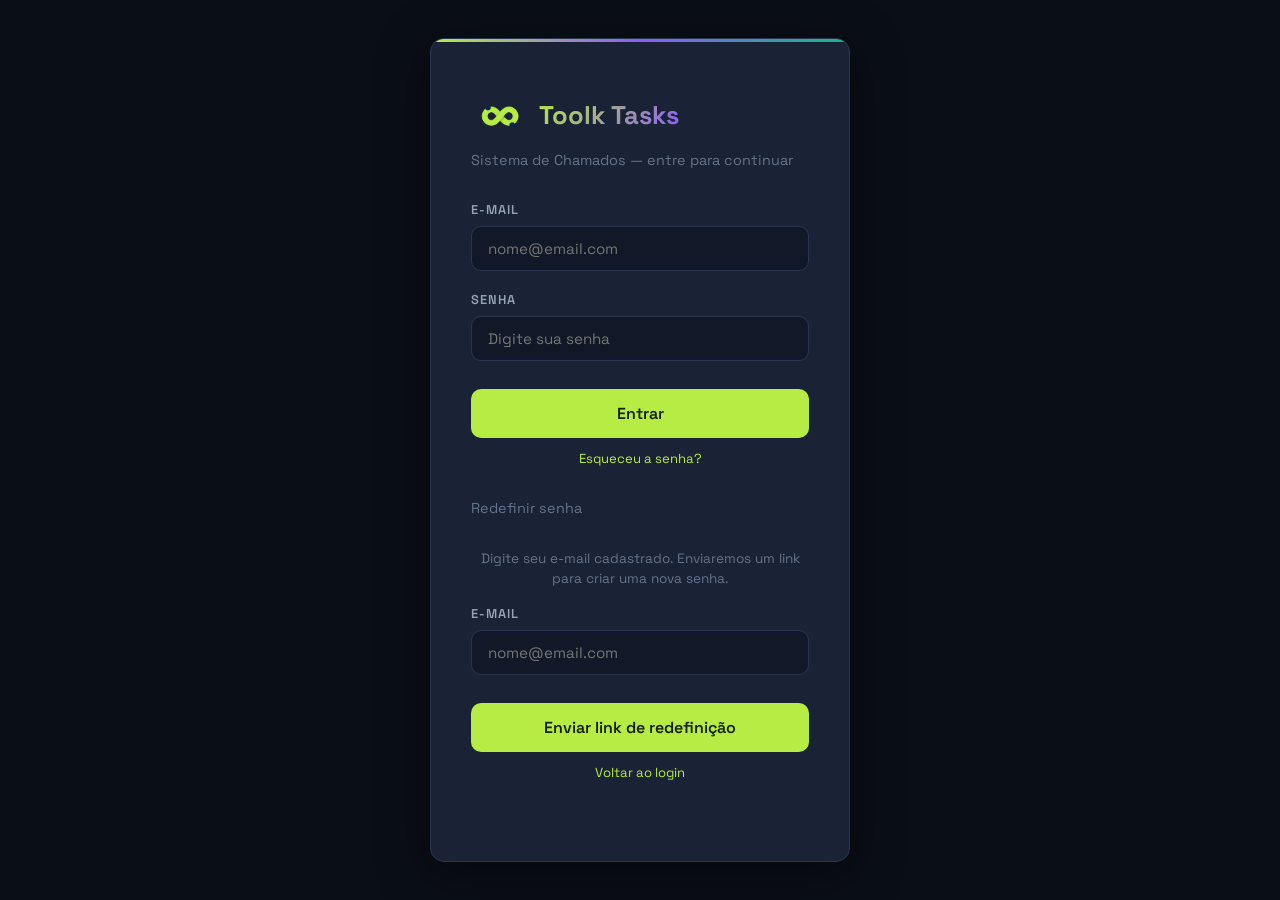
==== commit 306b3b38: "ajustes no scroll e link em ticket" ====
--- a/index.html
+++ b/index.html
@@ -26,11 +26,14 @@
        LOGIN
   ═══════════════════════════════════════ -->
   <div class="login-screen hidden" id="loginScreen">
-    <div class="login-card">
-      <div class="login-logo">
-        <img src="midia/toolk_reduzida_nova.png" alt="Toolk" class="login-logo-img">
-        <h1>Toolk Tasks</h1>
-      </div>
+  <div class="login-card">
+    <div class="login-logo">
+      <img src="midia/toolk_reduzida_nova.png" alt="Toolk" class="login-logo-img">
+      <h1>Toolk Tasks</h1>
+    </div>
+
+    <!-- FORMULARIO DE LOGIN -->
+    <div id="loginForm">
       <p class="login-subtitle">Sistema de Chamados — entre para continuar</p>
       <div class="form-group">
         <label for="loginName">E-mail</label>
@@ -39,13 +42,48 @@
       <div class="form-group password-group visible" id="passwordGroup" aria-hidden="false">
         <label for="loginPassword">Senha</label>
         <input type="password" id="loginPassword" placeholder="Digite sua senha" autocomplete="current-password">
-        <p class="password-hint">Se esqueceu vai chorar pra Rayssa.</p>
       </div>
       <button class="btn-login" id="btnLogin">Entrar</button>
+      <a href="#" class="forgot-password-link" id="forgotPasswordLink">Esqueceu a senha?</a>
       <p class="login-error" id="loginError"></p>
     </div>
-  </div>
-
+
+    <!-- FORMULARIO DE RECUPERACAO (escondido por padrao) -->
+    <div id="recoveryForm" class="hidden">
+      <p class="login-subtitle">Redefinir senha</p>
+      <p class="recovery-instructions">Digite seu e-mail cadastrado. Enviaremos um link para criar uma nova senha.</p>
+      <div class="form-group">
+        <label for="recoveryEmail">E-mail</label>
+        <input type="email" id="recoveryEmail" placeholder="nome@email.com">
+      </div>
+      <button class="btn-login" id="btnSendRecovery">Enviar link de redefinição</button>
+      <a href="#" class="forgot-password-link" id="backToLogin">Voltar ao login</a>
+      <p class="login-error" id="recoveryMessage"></p>
+    </div>
+  </div>
+</div>
+<!-- ═══════════════════════════════════════
+     RESET PASSWORD SCREEN
+═══════════════════════════════════════ -->
+<div class="login-screen hidden" id="resetScreen">
+  <div class="login-card">
+    <div class="login-logo">
+      <img src="midia/toolk_reduzida_nova.png" alt="Toolk" class="login-logo-img">
+      <h1>Toolk Tasks</h1>
+    </div>
+    <p class="login-subtitle">Crie sua nova senha</p>
+    <div class="form-group">
+      <label for="resetNewPassword">Nova senha</label>
+      <input type="password" id="resetNewPassword" placeholder="Mínimo 6 caracteres" autocomplete="new-password">
+    </div>
+    <div class="form-group">
+      <label for="resetConfirmPassword">Confirmar nova senha</label>
+      <input type="password" id="resetConfirmPassword" placeholder="Repita a nova senha" autocomplete="new-password">
+    </div>
+    <button class="btn-login" id="btnResetPassword">Redefinir senha</button>
+    <p class="login-error" id="resetMessage"></p>
+  </div>
+</div>
   <!-- ═══════════════════════════════════════
        APP
   ═══════════════════════════════════════ -->
@@ -53,48 +91,43 @@
 
     <!-- HEADER -->
     <header class="header">
-      <div class="header-left">
-        <div class="header-logo">
-          <img src="midia/toolk_reduzida_nova.png" alt="Toolk" class="header-logo-img">
-          <span>Tasks</span>
-        </div>
-        <div class="header-divider"></div>
-        <div class="header-stats" id="headerStats"></div>
-        <div class="toolbar-group action-tools-group">
-          <button class="btn-tool" id="btnExport" style="display:none;">
-            <svg viewBox="0 0 24 24" fill="none" stroke="currentColor" stroke-width="2" stroke-linecap="round" stroke-linejoin="round">
-              <path d="M21 15v4a2 2 0 0 1-2 2H5a2 2 0 0 1-2-2v-4"/>
-              <polyline points="7 10 12 15 17 10"/>
-              <line x1="12" y1="15" x2="12" y2="3"/>
-            </svg>
-            Exportar CSV
-          </button>
-          <button class="btn-tool" id="btnManageColumns" style="display:none;">
-            <svg viewBox="0 0 24 24" fill="none" stroke="currentColor" stroke-width="2" stroke-linecap="round">
-              <rect x="3" y="3" width="7" height="7"/>
-              <rect x="14" y="3" width="7" height="7"/>
-              <rect x="3" y="14" width="7" height="7"/>
-              <rect x="14" y="14" width="7" height="7"/>
-            </svg>
-            Colunas
-          </button>
-          <button class="btn-tool" id="btnManageUsers" style="display:none;">
-            <svg viewBox="0 0 24 24" fill="none" stroke="currentColor" stroke-width="2" stroke-linecap="round" stroke-linejoin="round">
-              <path d="M16 21v-2a4 4 0 0 0-4-4H6a4 4 0 0 0-4 4v2"/>
-              <circle cx="9" cy="7" r="4"/>
-              <path d="M19 8v6M22 11h-6"/>
-            </svg>
-            Colaboradores
-          </button>
-        </div>
-      </div>
-      <div class="header-right">
-        <div class="user-badge">
-          <div class="user-avatar" id="userAvatar"></div>
-          <span id="userName"></span>
-          <span class="role-tag" id="roleTag"></span>
-        </div>
-        <button class="theme-toggle" id="themeToggle" type="button" aria-label="Ativar modo claro" title="Ativar modo claro">
+  <div class="header-left">
+    <div class="header-logo">
+      <img src="midia/toolk_reduzida_nova.png" alt="Toolk" class="header-logo-img">
+      <span>Tasks</span>
+    </div>
+    <div class="header-divider"></div>
+    <div class="header-stats" id="headerStats"></div>
+  </div>
+  <div class="header-right">
+    
+
+    <div class="user-menu-wrapper" id="userMenuWrapper">
+      <button class="user-menu-trigger" id="userMenuTrigger">
+        <div class="user-avatar" id="userAvatar"></div>
+        <span id="userName"></span>
+        <svg class="user-menu-chevron" viewBox="0 0 24 24" fill="none" stroke="currentColor" stroke-width="2" stroke-linecap="round">
+          <polyline points="6 9 12 15 18 9"/>
+        </svg>
+      </button>
+
+      <div class="user-dropdown" id="userDropdown">
+        <div class="dropdown-header">
+          <div class="user-avatar" id="dropdownAvatar"></div>
+          <div class="dropdown-user-info">
+            <span class="dropdown-user-name" id="dropdownUserName"></span>
+            <span class="dropdown-user-email" id="dropdownUserEmail"></span>
+          </div>
+        </div>
+                <button class="dropdown-item" id="dropdownChangePassword">
+          <svg viewBox="0 0 24 24" fill="none" stroke="currentColor" stroke-width="2" stroke-linecap="round">
+            <rect x="3" y="11" width="18" height="11" rx="2" ry="2"/>
+            <path d="M7 11V7a5 5 0 0 1 10 0v4"/>
+          </svg>
+          Trocar senha
+        </button>
+        <div class="dropdown-divider"></div>
+        <button class="dropdown-item" id="dropdownThemeToggle">
           <svg class="theme-icon-sun" viewBox="0 0 24 24" fill="none" stroke="currentColor" stroke-width="2" stroke-linecap="round">
             <circle cx="12" cy="12" r="4"/>
             <path d="M12 2v2M12 20v2M4.93 4.93l1.41 1.41M17.66 17.66l1.41 1.41M2 12h2M20 12h2M4.93 19.07l1.41-1.41M17.66 6.34l1.41-1.41"/>
@@ -102,14 +135,49 @@
           <svg class="theme-icon-moon" viewBox="0 0 24 24" fill="none" stroke="currentColor" stroke-width="2" stroke-linecap="round">
             <path d="M21 12.79A9 9 0 1 1 11.21 3 7 7 0 0 0 21 12.79Z"/>
           </svg>
-        </button>
-        <button class="btn-logout" id="btnLogout">Sair</button>
-      </div>
-    </header>
-
-        <!-- TOOLBAR -->
+          <span id="themeLabel">Modo escuro</span>
+        </button>
+        <button class="dropdown-item" id="dropdownManageUsers">
+          <svg viewBox="0 0 24 24" fill="none" stroke="currentColor" stroke-width="2" stroke-linecap="round" stroke-linejoin="round">
+            <path d="M16 21v-2a4 4 0 0 0-4-4H6a4 4 0 0 0-4 4v2"/>
+            <circle cx="9" cy="7" r="4"/>
+            <path d="M19 8v6M22 11h-6"/>
+          </svg>
+          Colaboradores
+        </button>
+        <button class="dropdown-item" id="dropdownManageColumns">
+          <svg viewBox="0 0 24 24" fill="none" stroke="currentColor" stroke-width="2" stroke-linecap="round">
+            <rect x="3" y="3" width="7" height="7"/>
+            <rect x="14" y="3" width="7" height="7"/>
+            <rect x="3" y="14" width="7" height="7"/>
+            <rect x="14" y="14" width="7" height="7"/>
+          </svg>
+          Colunas
+        </button>
+        <button class="dropdown-item" id="dropdownExport">
+          <svg viewBox="0 0 24 24" fill="none" stroke="currentColor" stroke-width="2" stroke-linecap="round" stroke-linejoin="round">
+            <path d="M21 15v4a2 2 0 0 1-2 2H5a2 2 0 0 1-2-2v-4"/>
+            <polyline points="7 10 12 15 17 10"/>
+            <line x1="12" y1="15" x2="12" y2="3"/>
+          </svg>
+          Exportar CSV
+        </button>
+        <div class="dropdown-divider"></div>
+        <button class="dropdown-item dropdown-item-danger" id="dropdownLogout">
+          <svg viewBox="0 0 24 24" fill="none" stroke="currentColor" stroke-width="2" stroke-linecap="round" stroke-linejoin="round">
+            <path d="M9 21H5a2 2 0 0 1-2-2V5a2 2 0 0 1 2-2h4"/>
+            <polyline points="16 17 21 12 16 7"/>
+            <line x1="21" y1="12" x2="9" y2="12"/>
+          </svg>
+          Sair
+        </button>
+      </div>
+    </div>
+  </div>
+</header>
+
+    <!-- TOOLBAR -->
     <div class="toolbar">
-      <!-- Linha 1: Filtros (esquerda) + Ações (direita) -->
       <div class="toolbar-row">
         <div class="toolbar-group filter-type-group">
           <button class="filter-btn active" data-filter="all">Todos</button>
@@ -122,7 +190,7 @@
         <div class="toolbar-group filter-scope-group">
           <select class="filter-select" id="moduleFilter" aria-label="Filtrar por módulo">
             <option value="all">Todos os módulos</option>
-            <option>App - MOBILE </option>
+            <option>App - MOBILE</option>
             <option>Configurações</option>
             <option>Administração</option>
             <option>Avaliação de Perfil</option>
@@ -192,42 +260,12 @@
         </div>
 
         <div class="toolbar-group filter-date-group">
-
-  <input type="date" class="filter-date-input" id="dateFrom" aria-label="Data inicial">
-  
-  <input type="date" class="filter-date-input" id="dateTo" aria-label="Data final">
-</div>
-<button class="filter-date-clear" id="clearAllFilters" title="Limpar todos os filtros">Limpar filtros</button>
+          <input type="date" class="filter-date-input" id="dateFrom" aria-label="Data inicial">
+          <input type="date" class="filter-date-input" id="dateTo" aria-label="Data final">
+        </div>
+        <button class="filter-date-clear" id="clearAllFilters" title="Limpar todos os filtros">Limpar filtros</button>
 
         <div class="toolbar-spacer"></div>
-
-        <!-- <div class="toolbar-group action-tools-group">
-          <button class="btn-tool" id="btnExport" style="display:none;">
-            <svg viewBox="0 0 24 24" fill="none" stroke="currentColor" stroke-width="2" stroke-linecap="round" stroke-linejoin="round">
-              <path d="M21 15v4a2 2 0 0 1-2 2H5a2 2 0 0 1-2-2v-4"/>
-              <polyline points="7 10 12 15 17 10"/>
-              <line x1="12" y1="15" x2="12" y2="3"/>
-            </svg>
-            Exportar CSV
-          </button>
-          <button class="btn-tool" id="btnManageColumns" style="display:none;">
-            <svg viewBox="0 0 24 24" fill="none" stroke="currentColor" stroke-width="2" stroke-linecap="round">
-              <rect x="3" y="3" width="7" height="7"/>
-              <rect x="14" y="3" width="7" height="7"/>
-              <rect x="3" y="14" width="7" height="7"/>
-              <rect x="14" y="14" width="7" height="7"/>
-            </svg>
-            Colunas
-          </button>
-          <button class="btn-tool" id="btnManageUsers" style="display:none;">
-            <svg viewBox="0 0 24 24" fill="none" stroke="currentColor" stroke-width="2" stroke-linecap="round" stroke-linejoin="round">
-              <path d="M16 21v-2a4 4 0 0 0-4-4H6a4 4 0 0 0-4 4v2"/>
-              <circle cx="9" cy="7" r="4"/>
-              <path d="M19 8v6M22 11h-6"/>
-            </svg>
-            Colaboradores
-          </button>
-        </div> -->
 
         <button class="btn-new-ticket" id="btnNewTicket">
           <svg viewBox="0 0 24 24" fill="none" stroke="currentColor" stroke-width="2.5" stroke-linecap="round">
@@ -238,11 +276,9 @@
         </button>
       </div>
 
-      <!-- Linha 2: Busca (esquerda) -->
       <div class="toolbar-row toolbar-search-row">
         <div class="search-box">
           <input type="search" id="searchInput" placeholder="Buscar chamados..." aria-label="Buscar chamados">
-          <!-- <button class="search-clear" id="searchClear" title="Limpar busca">✕</button> -->
         </div>
       </div>
     </div>
@@ -257,33 +293,33 @@
   <div class="modal-overlay" id="detailModal">
     <div class="modal">
       <div class="modal-header">
-  <div class="modal-header-info">
-    <div class="modal-header-top-row">
-      <span class="card-id" id="modalId"></span>
-      <button class="btn-edit-ticket" id="btnEditTicket" title="Editar chamado" style="display:none;">
-        <svg viewBox="0 0 24 24" fill="none" stroke="currentColor" stroke-width="2" stroke-linecap="round">
-          <path d="M17 3a2.85 2.85 0 1 1 4 4L7.5 20.5 2 22l1.5-5.5Z"/>
-        </svg>
-      </button>
-      <button class="btn-delete-ticket" id="btnDeleteTicket" title="Excluir chamado" style="display:none;">
-        <svg viewBox="0 0 24 24" fill="none" stroke="currentColor" stroke-width="2" stroke-linecap="round">
-          <path d="M3 6h18"/>
-          <path d="M19 6v14c0 1-1 2-2 2H7c-1 0-2-1-2-2V6"/>
-          <path d="M8 6V4c0-1 1-2 2-2h4c1 0 2 1 2 2v2"/>
-          <line x1="10" y1="11" x2="10" y2="17"/>
-          <line x1="14" y1="11" x2="14" y2="17"/>
-        </svg>
-      </button>
-    </div>
-    <h2 class="modal-title" id="modalTitle"></h2>
-  </div>
-  <button class="modal-close" id="modalClose">
-    <svg width="18" height="18" viewBox="0 0 24 24" fill="none" stroke="currentColor" stroke-width="2" stroke-linecap="round">
-      <line x1="18" y1="6" x2="6" y2="18"/>
-      <line x1="6" y1="6" x2="18" y2="18"/>
-    </svg>
-  </button>
-</div>
+        <div class="modal-header-info">
+          <div class="modal-header-top-row">
+            <span class="card-id" id="modalId"></span>
+            <button class="btn-edit-ticket" id="btnEditTicket" title="Editar chamado">
+              <svg viewBox="0 0 24 24" fill="none" stroke="currentColor" stroke-width="2" stroke-linecap="round">
+                <path d="M17 3a2.85 2.85 0 1 1 4 4L7.5 20.5 2 22l1.5-5.5Z"/>
+              </svg>
+            </button>
+            <button class="btn-delete-ticket" id="btnDeleteTicket" title="Excluir chamado">
+              <svg viewBox="0 0 24 24" fill="none" stroke="currentColor" stroke-width="2" stroke-linecap="round">
+                <path d="M3 6h18"/>
+                <path d="M19 6v14c0 1-1 2-2 2H7c-1 0-2-1-2-2V6"/>
+                <path d="M8 6V4c0-1 1-2 2-2h4c1 0 2 1 2 2v2"/>
+                <line x1="10" y1="11" x2="10" y2="17"/>
+                <line x1="14" y1="11" x2="14" y2="17"/>
+              </svg>
+            </button>
+          </div>
+          <h2 class="modal-title" id="modalTitle"></h2>
+        </div>
+        <button class="modal-close" id="modalClose">
+          <svg width="18" height="18" viewBox="0 0 24 24" fill="none" stroke="currentColor" stroke-width="2" stroke-linecap="round">
+            <line x1="18" y1="6" x2="6" y2="18"/>
+            <line x1="6" y1="6" x2="18" y2="18"/>
+          </svg>
+        </button>
+      </div>
 
       <div class="admin-controls" id="adminControls">
         <div class="admin-controls-title">
@@ -291,7 +327,7 @@
             <path d="M12.22 2h-.44a2 2 0 0 0-2 2v.18a2 2 0 0 1-1 1.73l-.43.25a2 2 0 0 1-2 0l-.15-.08a2 2 0 0 0-2.73.73l-.22.38a2 2 0 0 0 .73 2.73l.15.1a2 2 0 0 1 1 1.72v.51a2 2 0 0 1-1 1.74l-.15.09a2 2 0 0 0-.73 2.73l.22.38a2 2 0 0 0 2.73.73l.15-.08a2 2 0 0 1 2 0l.43.25a2 2 0 0 1 1 1.73V20a2 2 0 0 0 2 2h.44a2 2 0 0 0 2-2v-.18a2 2 0 0 1 1-1.73l.43-.25a2 2 0 0 1 2 0l.15.08a2 2 0 0 0 2.73-.73l.22-.39a2 2 0 0 0-.73-2.73l-.15-.08a2 2 0 0 1-1-1.74v-.5a2 2 0 0 1 1-1.74l.15-.09a2 2 0 0 0 .73-2.73l-.22-.38a2 2 0 0 0-2.73-.73l-.15.08a2 2 0 0 1-2 0l-.43-.25a2 2 0 0 1-1-1.73V4a2 2 0 0 0-2-2z"/>
             <circle cx="12" cy="12" r="3"/>
           </svg>
-          Controles do Administrador
+          Alterar Status
         </div>
         <div class="status-buttons" id="statusButtons"></div>
       </div>
@@ -366,6 +402,7 @@
           <label for="ticketModule">Módulo</label>
           <select id="ticketModule">
             <option value="" selected>Selecione o módulo</option>
+            <option>App - MOBILE</option>
             <option>Configurações</option>
             <option>Administração</option>
             <option>Avaliação de Perfil</option>
@@ -398,7 +435,6 @@
             <option>BIG SERVICE</option>
             <option>BIO PARQUE</option>
             <option>BOMPEL</option>
-            <option>ACEVILLE</option>
             <option>CODIL</option>
             <option>CONCEITO BRASIL ENGENHARIA</option>
             <option>EXPRESSO SUL</option>
@@ -529,13 +565,6 @@
               <label for="newUserPassword">Senha temporária</label>
               <input type="password" id="newUserPassword" placeholder="Mínimo de 6 caracteres" autocomplete="new-password">
             </div>
-            <div class="form-group">
-              <label for="newUserRole">Perfil</label>
-              <select id="newUserRole">
-                <option value="user">Usuário</option>
-                <option value="admin">Administrador</option>
-              </select>
-            </div>
             <p class="user-form-error" id="userFormError"></p>
             <button class="btn-submit-column" id="btnSubmitUser" type="button">Cadastrar colaborador</button>
           </div>
@@ -550,6 +579,35 @@
     </div>
   </div>
 
+<!-- ═══════════════════════════════════════
+     CHANGE PASSWORD MODAL
+═══════════════════════════════════════ -->
+<div class="modal-overlay" id="changePasswordModal">
+  <div class="modal" style="max-width:420px;">
+    <div class="modal-header">
+      <div class="modal-header-info"><h2 class="modal-title">Alterar Senha</h2></div>
+      <button class="modal-close" id="changePasswordClose">
+        <svg width="18" height="18" viewBox="0 0 24 24" fill="none" stroke="currentColor" stroke-width="2" stroke-linecap="round">
+          <line x1="18" y1="6" x2="6" y2="18"/>
+          <line x1="6" y1="6" x2="18" y2="18"/>
+        </svg>
+      </button>
+    </div>
+    <div class="modal-body">
+      <div class="form-group">
+        <label for="changeNewPassword">Nova senha</label>
+        <input type="password" id="changeNewPassword" placeholder="Mínimo 6 caracteres" autocomplete="new-password">
+      </div>
+      <div class="form-group">
+        <label for="changeConfirmPassword">Confirmar nova senha</label>
+        <input type="password" id="changeConfirmPassword" placeholder="Repita a nova senha" autocomplete="new-password">
+      </div>
+      <p class="user-form-error" id="changePasswordError"></p>
+      <button class="btn-submit-column" id="btnSavePassword">Salvar nova senha</button>
+    </div>
+  </div>
+</div>
+
   <!-- ═══════════════════════════════════════
        CONFIRM DIALOG
   ═══════════════════════════════════════ -->
--- a/style.css
+++ b/style.css
@@ -261,7 +261,8 @@
 .app {
   display: none;
   flex-direction: column;
-  min-height: 100vh;
+  height: 100vh;          /* era min-height */
+  overflow: hidden;        /* impede scroll na página */
   position: relative;
   z-index: 1;
 }
@@ -403,15 +404,20 @@
 }
 
 .user-avatar {
-  width: 28px;
-  height: 28px;
+  width: 32px;
+  height: 32px;
   border-radius: 50%;
+  background: linear-gradient(135deg, var(--accent) 0%, #d4a017 100%);
+  color: #0d0d0d;
+  font-size: 0.7rem;
+  font-weight: 700;
   display: flex;
   align-items: center;
   justify-content: center;
-  font-weight: 700;
-  font-size: 0.75rem;
-  color: #fff;
+  flex-shrink: 0;
+  letter-spacing: 0.02em;
+  user-select: none;
+  text-transform: uppercase;
 }
 
 .user-avatar.admin {
@@ -460,8 +466,200 @@
 }
 
 /* ═══════════════════════════════════════
-   TOOLBAR
-═══════════════════════════════════════ */
+   USER MENU DROPDOWN
+═══════════════════════════════════════ */
+
+.user-menu-wrapper {
+  position: relative;
+}
+
+.user-menu-trigger {
+  display: flex;
+  align-items: center;
+  gap: 8px;
+  padding: 4px 10px 4px 4px;
+  border: 1px solid var(--border, rgba(255,255,255,0.1));
+  border-radius: 10px;
+  background: var(--surface);
+  cursor: pointer;
+  transition: all 0.2s ease;
+  color: var(--text-primary);
+  font-family: inherit;
+  font-size: 0.85rem;
+  font-weight: 500;
+}
+
+.user-menu-trigger:hover {
+  border-color: var(--accent);
+  background: rgba(232, 197, 71, 0.06);
+}
+.dropdown-header .user-avatar {
+  width: 38px;
+  height: 38px;
+  font-size: 0.8rem;
+}
+
+.user-menu-trigger .user-avatar {
+  width: 28px;
+  height: 28px;
+  font-size: 0.65rem;
+}
+
+.user-menu-chevron {
+  width: 14px;
+  height: 14px;
+  color: var(--text-muted);
+  transition: transform 0.25s ease;
+  flex-shrink: 0;
+}
+
+.user-menu-wrapper.open .user-menu-chevron {
+  transform: rotate(180deg);
+}
+
+/* Dropdown panel */
+.user-dropdown {
+  position: absolute;
+  top: calc(100% + 8px);
+  right: 0;
+  min-width: 240px;
+  background: var(--surface);
+  border: 1px solid var(--border, rgba(255,255,255,0.1));
+  border-radius: 12px;
+  box-shadow: 0 16px 48px rgba(0,0,0,0.25), 0 4px 12px rgba(0,0,0,0.15);
+  padding: 6px;
+  opacity: 0;
+  visibility: hidden;
+  transform: translateY(-8px) scale(0.97);
+  transition: all 0.2s cubic-bezier(0.16, 1, 0.3, 1);
+  z-index: 1000;
+}
+
+.user-menu-wrapper.open .user-dropdown {
+  opacity: 1;
+  visibility: visible;
+  transform: translateY(0) scale(1);
+}
+
+/* Dropdown header */
+.dropdown-header {
+  display: flex;
+  align-items: center;
+  gap: 10px;
+  padding: 10px 10px 8px;
+}
+
+.dropdown-header .user-avatar {
+  width: 36px;
+  height: 36px;
+  font-size: 0.75rem;
+  flex-shrink: 0;
+}
+
+.dropdown-user-info {
+  display: flex;
+  flex-direction: column;
+  min-width: 0;
+}
+
+.dropdown-user-name {
+  font-size: 0.85rem;
+  font-weight: 600;
+  color: var(--text-primary);
+  white-space: nowrap;
+  overflow: hidden;
+  text-overflow: ellipsis;
+}
+
+.dropdown-user-email {
+  font-size: 0.72rem;
+  color: var(--text-muted);
+  white-space: nowrap;
+  overflow: hidden;
+  text-overflow: ellipsis;
+}
+
+/* Divider */
+.dropdown-divider {
+  height: 1px;
+  background: var(--border, rgba(255,255,255,0.08));
+  margin: 4px 8px;
+}
+
+/* Items */
+.dropdown-item {
+  display: flex;
+  align-items: center;
+  gap: 10px;
+  width: 100%;
+  padding: 9px 10px;
+  border: none;
+  border-radius: 8px;
+  background: transparent;
+  color: var(--text-primary);
+  font-family: inherit;
+  font-size: 0.82rem;
+  font-weight: 500;
+  cursor: pointer;
+  transition: all 0.15s ease;
+  text-align: left;
+}
+
+.dropdown-item svg {
+  width: 16px;
+  height: 16px;
+  flex-shrink: 0;
+  color: var(--text-muted);
+  transition: color 0.15s ease;
+}
+
+.dropdown-item:hover {
+  background: rgba(232, 197, 71, 0.1);
+}
+
+.dropdown-item:hover svg {
+  color: var(--accent);
+}
+
+/* Danger item (Sair) */
+.dropdown-item-danger:hover {
+  background: rgba(239, 68, 68, 0.1);
+  color: #ef4444;
+}
+
+.dropdown-item-danger:hover svg {
+  color: #ef4444;
+}
+
+/* Light theme adjustments */
+[data-theme="light"] .user-menu-trigger {
+  border-color: rgba(0,0,0,0.12);
+  background: #fff;
+}
+
+[data-theme="light"] .user-dropdown {
+  background: #fff;
+  border-color: rgba(0,0,0,0.1);
+  box-shadow: 0 16px 48px rgba(0,0,0,0.1), 0 4px 12px rgba(0,0,0,0.06);
+}
+
+[data-theme="light"] .dropdown-item:hover {
+  background: rgba(232, 197, 71, 0.12);
+}
+
+/* ═══════════════════════════════════════
+   RESPONSIVE
+═══════════════════════════════════════ */
+@media (max-width: 768px) {
+  .user-menu-trigger span#userName {
+    display: none;
+  }
+
+  .user-dropdown {
+    min-width: 220px;
+    right: -8px;
+  }
+}
 /* ═══════════════════════════════════════
    TOOLBAR
 ═══════════════════════════════════════ */
@@ -760,19 +958,20 @@
   gap: 20px;
   padding: 0 32px 32px;
   flex: 1;
-  overflow-x: auto;
-  min-height: 0;
-}
-
+  min-height: 0;           /* permite encolher dentro do flex */
+  overflow-x: auto;        /* scroll horizontal entre colunas */
+  overflow-y: hidden;      /* sem scroll vertical no board */
+}
 .column {
   flex: 0 0 300px;
   min-width: 300px;
+  max-height: 100%;        /* respeita a altura do board */
   display: flex;
   flex-direction: column;
   background: rgba(26, 34, 53, 0.5);
   border: 1px solid var(--surface-border);
   border-radius: var(--radius-lg);
-  overflow: hidden;
+  overflow: hidden;        /* mantém bordas arredondadas */
   animation: fadeUp 0.5s ease forwards;
   opacity: 0;
 }
@@ -883,9 +1082,9 @@
 
 .column-body {
   flex: 1;
+  min-height: 0;           /* permite encolher para scroll funcionar */
   padding: 12px;
-  overflow-y: auto;
-  min-height: 120px;
+  overflow-y: auto;        /* scroll DENTRO da coluna */
   transition: background var(--transition);
 }
 
@@ -902,6 +1101,7 @@
 .add-column-card {
   flex: 0 0 300px;
   min-width: 300px;
+  max-height: 100%;        /* ← adicionar */
   display: flex;
   align-items: center;
   justify-content: center;
@@ -1297,16 +1497,20 @@
 }
 
 .comment-avatar {
-  width: 32px;
+   width: 32px;
   height: 32px;
   border-radius: 50%;
+  background: linear-gradient(135deg, var(--accent) 0%, #d4a017 100%);
+  color: #0d0d0d;
+  font-size: 0.65rem;
+  font-weight: 700;
   display: flex;
   align-items: center;
   justify-content: center;
-  font-weight: 700;
-  font-size: 0.7rem;
-  color: #fff;
   flex-shrink: 0;
+  letter-spacing: 0.02em;
+  user-select: none;
+  text-transform: uppercase;
 }
 
 .comment-avatar.admin {
@@ -2582,9 +2786,9 @@
 
 .filter-date-clear:hover {
   transform: translateY(-2px);
-  color: #fff;
+  color: #000;
   box-shadow: 0 6px 24px var(--accent-glow);
-  background: #08274C;
+  background: #d0d0d0;
 }
 
 /* Light theme */
@@ -2606,4 +2810,119 @@
   .filter-date-input {
     width: 110px;
   }
+}
+
+/* ═══════════════════════════════════════
+   PASSWORD RECOVERY & CHANGE
+═══════════════════════════════════════ */
+
+.forgot-password-link {
+  display: block;
+  text-align: center;
+  margin-top: 12px;
+  font-size: 0.82rem;
+  color: var(--accent);
+  text-decoration: none;
+  transition: opacity 0.2s ease;
+}
+
+.forgot-password-link:hover {
+  opacity: 0.8;
+  text-decoration: underline;
+}
+
+.recovery-instructions {
+  font-size: 0.85rem;
+  color: var(--text-muted);
+  text-align: center;
+  margin-bottom: 16px;
+  line-height: 1.5;
+}
+
+.login-success {
+  color: #22c55e;
+  font-size: 0.82rem;
+  text-align: center;
+  margin-top: 12px;
+}
+
+/* Botao de alterar senha no header */
+.btn-icon {
+  display: flex;
+  align-items: center;
+  justify-content: center;
+  width: 34px;
+  height: 34px;
+  border: 1px solid var(--border, rgba(255,255,255,0.1));
+  border-radius: 8px;
+  background: transparent;
+  color: var(--text-muted);
+  cursor: pointer;
+  transition: all 0.2s ease;
+  padding: 0;
+  flex-shrink: 0;
+}
+
+.btn-icon svg {
+  width: 16px;
+  height: 16px;
+}
+
+.btn-icon:hover {
+  color: var(--accent);
+  border-color: var(--accent);
+  background: rgba(232, 197, 71, 0.08);
+}
+
+[data-theme="light"] .btn-icon {
+  border-color: rgba(0,0,0,0.12);
+}
+
+[data-theme="light"] .btn-icon:hover {
+  color: var(--accent);
+  border-color: var(--accent);
+  background: rgba(232, 197, 71, 0.1);
+}
+
+/* ═══════════════════════════════════════
+   SHARE TICKET BUTTON
+═══════════════════════════════════════ */
+
+.btn-share-ticket {
+  display: flex;
+  align-items: center;
+  justify-content: center;
+  width: 30px;
+  height: 30px;
+  border: none;
+  background: var(--surface-hover, rgba(255,255,255,0.06));
+  border-radius: 8px;
+  color: var(--text-muted);
+  cursor: pointer;
+  transition: all 0.2s ease;
+  padding: 0;
+  flex-shrink: 0;
+}
+
+.btn-share-ticket svg {
+  width: 15px;
+  height: 15px;
+}
+
+.btn-share-ticket:hover {
+  color: #06b6d4;
+  background: rgba(6, 182, 212, 0.12);
+  transform: scale(1.05);
+}
+
+.btn-share-ticket:active {
+  transform: scale(0.95);
+}
+
+[data-theme="light"] .btn-share-ticket {
+  background: rgba(0,0,0,0.04);
+}
+
+[data-theme="light"] .btn-share-ticket:hover {
+  background: rgba(6, 182, 212, 0.12);
 }
